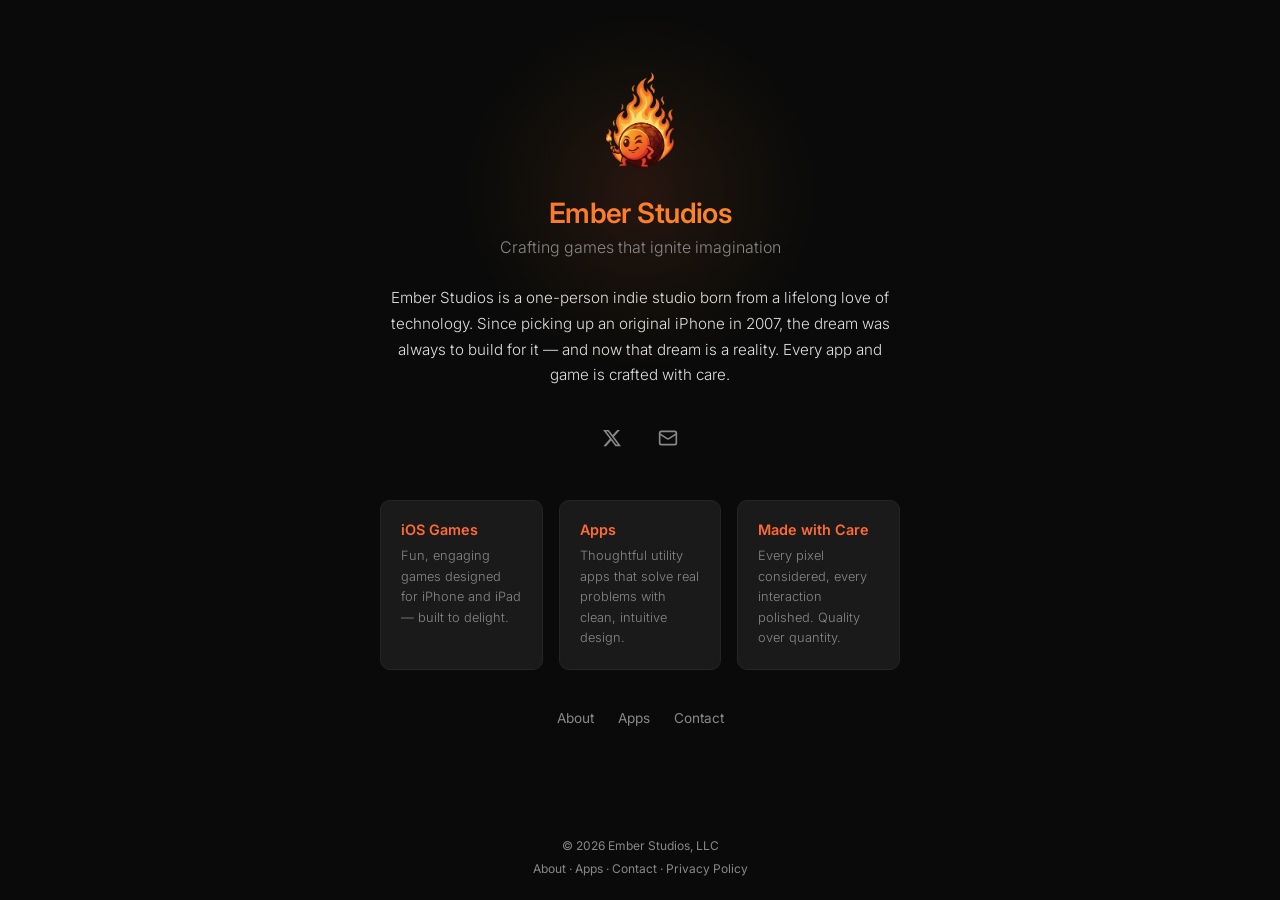
==== index.html @ b1b34778 "Expand site with About, Apps, and Contact pages Add substantive content across multiple pages to est" ====
<!DOCTYPE html>
<html lang="en">
<head>
  <meta charset="UTF-8">
  <meta name="viewport" content="width=device-width, initial-scale=1.0">
  <title>Ember Studios — Indie Games & Apps for iOS</title>
  <meta name="description" content="Ember Studios is an indie studio crafting thoughtful, beautifully designed games and apps for iOS.">
  <meta property="og:title" content="Ember Studios">
  <meta property="og:description" content="Indie studio crafting iOS games and apps.">
  <meta property="og:type" content="website">
  <meta property="og:url" content="https://emberstudios.dev">
  <link rel="preconnect" href="https://fonts.googleapis.com">
  <link rel="preconnect" href="https://fonts.gstatic.com" crossorigin>
  <link href="https://fonts.googleapis.com/css2?family=Inter:wght@300;400;600&display=swap" rel="stylesheet">
  <link rel="apple-touch-icon" sizes="180x180" href="apple-touch-icon.png">
  <link rel="icon" type="image/png" sizes="32x32" href="favicon-32x32.png">
  <link rel="icon" type="image/png" sizes="16x16" href="favicon-16x16.png">
  <link rel="icon" href="favicon.ico">
  <link rel="stylesheet" href="style.css">
</head>
<body>
  <main>
    <div class="container">
      <div class="logo-wrap">
        <img src="logo.png" alt="Ember Studios logo" class="logo" width="96" height="96">
      </div>
      <h1>Ember Studios</h1>
      <p class="tagline">Crafting games that ignite imagination</p>
      <p class="about">
        Ember Studios is a one-person indie studio born from a lifelong love of
        technology. Since picking up an original iPhone in 2007, the dream was
        always to build for it — and now that dream is a reality. Every app and
        game is crafted with care.
      </p>
      <nav class="links" aria-label="Social links">
        <a href="https://x.com/EmberStudiosHQ" target="_blank" rel="noopener noreferrer" aria-label="Follow on X">
          <svg width="20" height="20" viewBox="0 0 24 24" fill="currentColor" aria-hidden="true">
            <path d="M18.244 2.25h3.308l-7.227 8.26 8.502 11.24H16.17l-5.214-6.817L4.99 21.75H1.68l7.73-8.835L1.254 2.25H8.08l4.713 6.231zm-1.161 17.52h1.833L7.084 4.126H5.117z"/>
          </svg>
        </a>
        <a href="mailto:hello@emberstudios.dev" aria-label="Send email">
          <svg width="20" height="20" viewBox="0 0 24 24" fill="none" stroke="currentColor" stroke-width="2" stroke-linecap="round" stroke-linejoin="round" aria-hidden="true">
            <rect x="2" y="4" width="20" height="16" rx="2"/>
            <path d="m22 7-8.97 5.7a1.94 1.94 0 0 1-2.06 0L2 7"/>
          </svg>
        </a>
      </nav>

      <section class="cards">
        <div class="card">
          <h3>iOS Games</h3>
          <p>Fun, engaging games designed for iPhone and iPad — built to delight.</p>
        </div>
        <div class="card">
          <h3>Apps</h3>
          <p>Thoughtful utility apps that solve real problems with clean, intuitive design.</p>
        </div>
        <div class="card">
          <h3>Made with Care</h3>
          <p>Every pixel considered, every interaction polished. Quality over quantity.</p>
        </div>
      </section>

      <nav class="site-nav" aria-label="Site navigation">
        <a href="about.html">About</a>
        <a href="apps.html">Apps</a>
        <a href="contact.html">Contact</a>
      </nav>
    </div>
  </main>
  <footer>
    <p>&copy; 2026 Ember Studios, LLC</p>
    <p class="footer-nav">
      <a href="about.html">About</a> &middot;
      <a href="apps.html">Apps</a> &middot;
      <a href="contact.html">Contact</a> &middot;
      <a href="privacy.html">Privacy Policy</a>
    </p>
  </footer>
</body>
</html>
---- style.css ----
*,
*::before,
*::after {
  margin: 0;
  padding: 0;
  box-sizing: border-box;
}

:root {
  --bg: #0a0a0a;
  --text: #e0e0e0;
  --text-muted: #888;
  --ember-1: #ff6b35;
  --ember-2: #f7931e;
}

html {
  font-family: 'Inter', system-ui, -apple-system, sans-serif;
  color: var(--text);
  background: var(--bg);
  -webkit-font-smoothing: antialiased;
}

body {
  min-height: 100dvh;
  display: flex;
  flex-direction: column;
  align-items: center;
  justify-content: center;
}

main {
  flex: 1;
  display: flex;
  align-items: center;
  justify-content: center;
  width: 100%;
  padding: 2rem 1.5rem;
}

main:has(.page) {
  align-items: flex-start;
  padding: 3rem 1.5rem;
}

/* ember glow behind content */
.container {
  text-align: center;
  max-width: 520px;
  position: relative;
  animation: fadeIn 0.8s ease-out;
}

.container::before {
  content: '';
  position: absolute;
  top: -60px;
  left: 50%;
  transform: translateX(-50%);
  width: 360px;
  height: 360px;
  background: radial-gradient(circle, rgba(255, 107, 53, 0.12) 0%, rgba(247, 147, 30, 0.04) 40%, transparent 70%);
  pointer-events: none;
  z-index: -1;
}

/* logo */
.logo-wrap {
  margin-bottom: 1.5rem;
}

.logo {
  width: 96px;
  height: 96px;
  object-fit: contain;
  border-radius: 20px;
}

/* typography */
h1 {
  font-size: 1.75rem;
  font-weight: 600;
  letter-spacing: -0.02em;
  margin-bottom: 0.4rem;
  background: linear-gradient(135deg, var(--ember-1), var(--ember-2));
  -webkit-background-clip: text;
  background-clip: text;
  -webkit-text-fill-color: transparent;
}

.tagline {
  font-size: 1rem;
  font-weight: 300;
  color: var(--text-muted);
  margin-bottom: 1.75rem;
}

.about {
  font-size: 0.95rem;
  font-weight: 300;
  line-height: 1.7;
  color: var(--text);
  margin-bottom: 2rem;
}

/* social links */
.links {
  display: flex;
  gap: 1.25rem;
  justify-content: center;
  margin-bottom: 2.5rem;
}

.links a {
  color: var(--text-muted);
  text-decoration: none;
  padding: 0.5rem;
  border-radius: 8px;
  transition: color 0.25s, box-shadow 0.25s;
}

.links a:hover {
  color: var(--ember-1);
  box-shadow: 0 0 16px rgba(255, 107, 53, 0.25);
}

/* feature cards */
.cards {
  display: grid;
  grid-template-columns: repeat(3, 1fr);
  gap: 1rem;
  margin-bottom: 2.5rem;
  text-align: left;
}

.card {
  background: #1a1a1a;
  border: 1px solid #252525;
  border-radius: 10px;
  padding: 1.25rem;
}

.card h3 {
  font-size: 0.9rem;
  font-weight: 600;
  color: var(--ember-1);
  margin-bottom: 0.5rem;
}

.card p {
  font-size: 0.8rem;
  font-weight: 300;
  line-height: 1.6;
  color: var(--text-muted);
}

@media (max-width: 600px) {
  .cards {
    grid-template-columns: 1fr;
  }
}

/* site nav */
.site-nav {
  display: flex;
  gap: 1.5rem;
  justify-content: center;
  margin-bottom: 1rem;
}

.site-nav a,
.site-nav a:visited {
  color: var(--text-muted);
  text-decoration: none;
  font-size: 0.85rem;
  font-weight: 400;
  transition: color 0.2s;
}

.site-nav a:hover {
  color: var(--ember-1);
}

/* footer */
footer {
  padding: 1.5rem;
  text-align: center;
  font-size: 0.75rem;
  color: var(--text-muted);
}

footer a,
footer a:visited {
  color: var(--text-muted);
  text-decoration: none;
  transition: color 0.2s;
}

footer a:hover {
  color: var(--ember-1);
}

.footer-nav {
  margin-top: 0.5rem;
}

/* ---- page layout (privacy, etc.) ---- */
.page {
  max-width: 680px;
  width: 100%;
  text-align: left;
  animation: fadeIn 0.8s ease-out;
}

.page h1 {
  font-size: 2rem;
  font-weight: 600;
  margin-bottom: 0.5rem;
  background: linear-gradient(135deg, var(--ember-1), var(--ember-2));
  -webkit-background-clip: text;
  background-clip: text;
  -webkit-text-fill-color: transparent;
}

.page h2 {
  font-size: 1.35rem;
  font-weight: 600;
  color: var(--text);
  margin-top: 2.5rem;
  margin-bottom: 0.5rem;
  padding-top: 1.5rem;
  border-top: 1px solid #1a1a1a;
  border-left: 3px solid var(--ember-1);
  padding-left: 0.75rem;
}

.page h3 {
  font-size: 1.05rem;
  font-weight: 600;
  color: var(--text);
  margin-top: 1.25rem;
  margin-bottom: 0.5rem;
}

.page p {
  font-size: 0.9rem;
  font-weight: 300;
  line-height: 1.7;
  color: var(--text);
  margin-bottom: 1rem;
}

.page ul {
  margin-bottom: 1rem;
  padding-left: 1.5rem;
}

.page li {
  font-size: 0.9rem;
  font-weight: 300;
  line-height: 1.7;
  color: var(--text);
  margin-bottom: 0.4rem;
}

.page a,
.page a:visited {
  color: var(--ember-1);
  text-decoration: none;
  transition: color 0.2s;
}

.page a:hover {
  color: var(--ember-2);
  text-decoration: underline;
}

.page strong {
  color: #fff;
  font-weight: 600;
}

.page li::marker {
  color: var(--ember-1);
}

.back-link {
  display: inline-block;
  margin-bottom: 2rem;
  font-size: 0.9rem;
}

.last-updated {
  color: var(--text-muted);
  font-size: 0.85rem;
  margin-bottom: 2rem;
}

.coming-soon {
  background: #1a1a1a;
  border: 1px solid #252525;
  border-radius: 10px;
  padding: 2rem;
  text-align: center;
  margin-top: 1rem;
  margin-bottom: 1rem;
}

.coming-soon h2 {
  border: none;
  padding-top: 0;
  margin-top: 0;
  color: var(--ember-1);
  font-size: 1.5rem;
}

.contact {
  background: #1a1a1a;
  border: 1px solid #252525;
  padding: 1.5rem;
  border-radius: 10px;
  margin-top: 2rem;
}

.contact h2 {
  border: none;
  padding-top: 0;
  margin-top: 0;
}

.page-footer {
  text-align: center;
  margin-top: 3rem;
  color: var(--text-muted);
  font-size: 0.75rem;
}

/* fade in */
@keyframes fadeIn {
  from {
    opacity: 0;
    transform: translateY(12px);
  }
  to {
    opacity: 1;
    transform: translateY(0);
  }
}
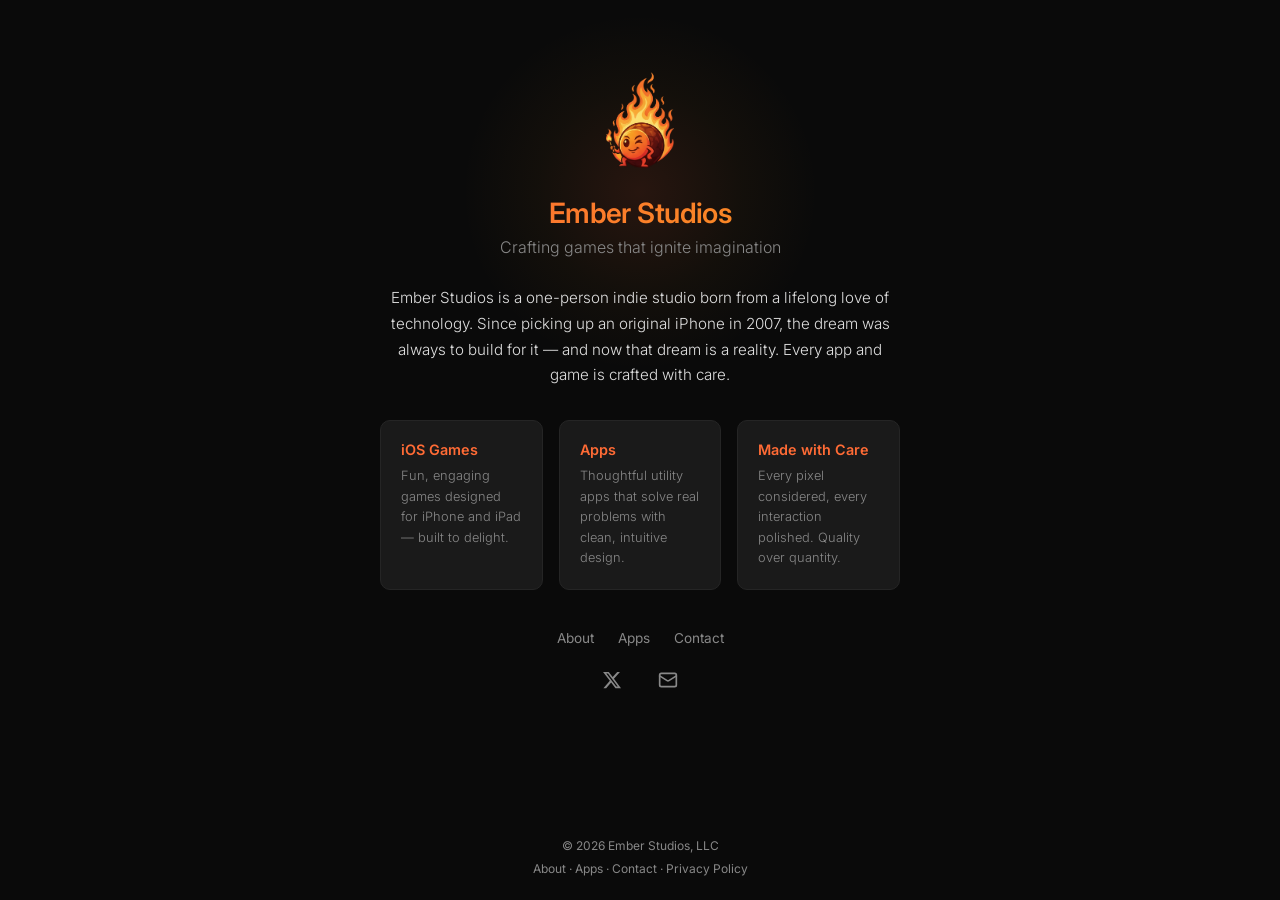
==== commit e0f45085: "Move social icons below site nav on homepage Co-Authored-By: Claude Opus 4.6 <noreply@anthropic.com>" ====
--- a/index.html
+++ b/index.html
@@ -32,20 +32,6 @@
         always to build for it — and now that dream is a reality. Every app and
         game is crafted with care.
       </p>
-      <nav class="links" aria-label="Social links">
-        <a href="https://x.com/EmberStudiosHQ" target="_blank" rel="noopener noreferrer" aria-label="Follow on X">
-          <svg width="20" height="20" viewBox="0 0 24 24" fill="currentColor" aria-hidden="true">
-            <path d="M18.244 2.25h3.308l-7.227 8.26 8.502 11.24H16.17l-5.214-6.817L4.99 21.75H1.68l7.73-8.835L1.254 2.25H8.08l4.713 6.231zm-1.161 17.52h1.833L7.084 4.126H5.117z"/>
-          </svg>
-        </a>
-        <a href="mailto:hello@emberstudios.dev" aria-label="Send email">
-          <svg width="20" height="20" viewBox="0 0 24 24" fill="none" stroke="currentColor" stroke-width="2" stroke-linecap="round" stroke-linejoin="round" aria-hidden="true">
-            <rect x="2" y="4" width="20" height="16" rx="2"/>
-            <path d="m22 7-8.97 5.7a1.94 1.94 0 0 1-2.06 0L2 7"/>
-          </svg>
-        </a>
-      </nav>
-
       <section class="cards">
         <div class="card">
           <h3>iOS Games</h3>
@@ -66,6 +52,19 @@
         <a href="apps.html">Apps</a>
         <a href="contact.html">Contact</a>
       </nav>
+      <nav class="links" aria-label="Social links">
+        <a href="https://x.com/EmberStudiosHQ" target="_blank" rel="noopener noreferrer" aria-label="Follow on X">
+          <svg width="20" height="20" viewBox="0 0 24 24" fill="currentColor" aria-hidden="true">
+            <path d="M18.244 2.25h3.308l-7.227 8.26 8.502 11.24H16.17l-5.214-6.817L4.99 21.75H1.68l7.73-8.835L1.254 2.25H8.08l4.713 6.231zm-1.161 17.52h1.833L7.084 4.126H5.117z"/>
+          </svg>
+        </a>
+        <a href="mailto:hello@emberstudios.dev" aria-label="Send email">
+          <svg width="20" height="20" viewBox="0 0 24 24" fill="none" stroke="currentColor" stroke-width="2" stroke-linecap="round" stroke-linejoin="round" aria-hidden="true">
+            <rect x="2" y="4" width="20" height="16" rx="2"/>
+            <path d="m22 7-8.97 5.7a1.94 1.94 0 0 1-2.06 0L2 7"/>
+          </svg>
+        </a>
+      </nav>
     </div>
   </main>
   <footer>
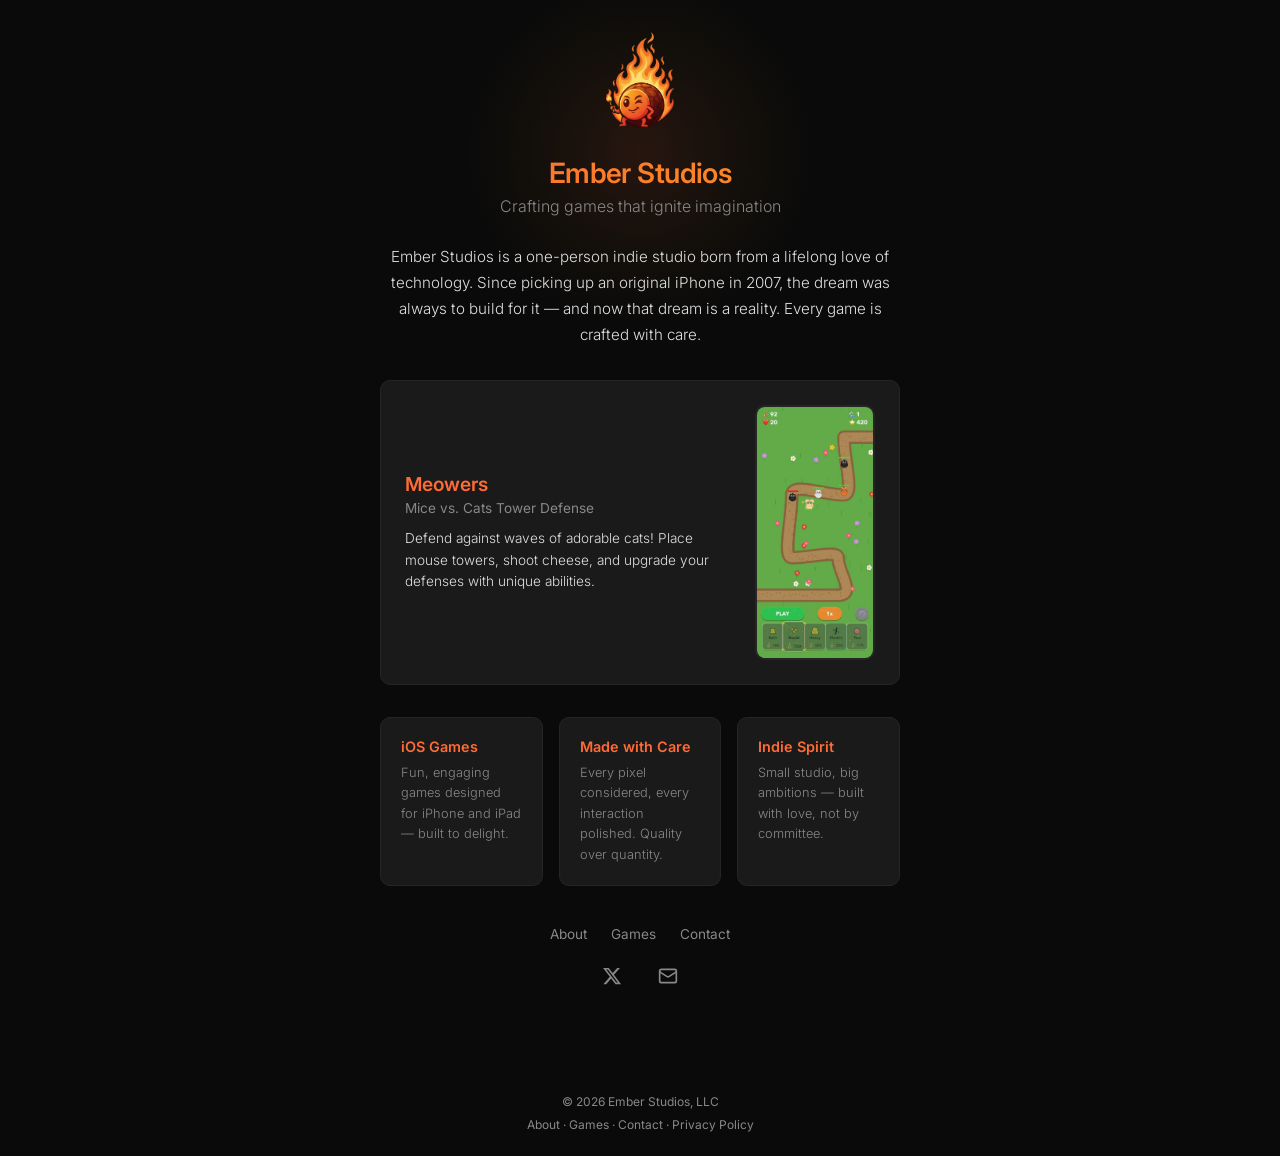
==== commit ba2e0a10: "Rebrand site from games & apps to games only, feature Meowers on homepage Remove all mentions of "ap" ====
--- a/index.html
+++ b/index.html
@@ -3,10 +3,10 @@
 <head>
   <meta charset="UTF-8">
   <meta name="viewport" content="width=device-width, initial-scale=1.0">
-  <title>Ember Studios — Indie Games & Apps for iOS</title>
-  <meta name="description" content="Ember Studios is an indie studio crafting thoughtful, beautifully designed games and apps for iOS.">
+  <title>Ember Studios — Indie Games for iOS</title>
+  <meta name="description" content="Ember Studios is an indie studio crafting fun, beautifully designed games for iOS.">
   <meta property="og:title" content="Ember Studios">
-  <meta property="og:description" content="Indie studio crafting iOS games and apps.">
+  <meta property="og:description" content="Indie studio crafting iOS games.">
   <meta property="og:type" content="website">
   <meta property="og:url" content="https://emberstudios.dev">
   <link rel="preconnect" href="https://fonts.googleapis.com">
@@ -29,27 +29,38 @@
       <p class="about">
         Ember Studios is a one-person indie studio born from a lifelong love of
         technology. Since picking up an original iPhone in 2007, the dream was
-        always to build for it — and now that dream is a reality. Every app and
-        game is crafted with care.
+        always to build for it — and now that dream is a reality. Every game
+        is crafted with care.
       </p>
+      <section class="featured-game">
+        <a href="games.html" class="game-feature">
+          <div class="game-feature-info">
+            <h3>Meowers</h3>
+            <p class="game-feature-subtitle">Mice vs. Cats Tower Defense</p>
+            <p>Defend against waves of adorable cats! Place mouse towers, shoot cheese, and upgrade your defenses with unique abilities.</p>
+          </div>
+          <img src="assets/meowers_2.jpeg" alt="Meowers gameplay" class="game-feature-img">
+        </a>
+      </section>
+
       <section class="cards">
         <div class="card">
           <h3>iOS Games</h3>
           <p>Fun, engaging games designed for iPhone and iPad — built to delight.</p>
         </div>
         <div class="card">
-          <h3>Apps</h3>
-          <p>Thoughtful utility apps that solve real problems with clean, intuitive design.</p>
+          <h3>Made with Care</h3>
+          <p>Every pixel considered, every interaction polished. Quality over quantity.</p>
         </div>
         <div class="card">
-          <h3>Made with Care</h3>
-          <p>Every pixel considered, every interaction polished. Quality over quantity.</p>
+          <h3>Indie Spirit</h3>
+          <p>Small studio, big ambitions — built with love, not by committee.</p>
         </div>
       </section>
 
       <nav class="site-nav" aria-label="Site navigation">
         <a href="about.html">About</a>
-        <a href="apps.html">Apps</a>
+        <a href="games.html">Games</a>
         <a href="contact.html">Contact</a>
       </nav>
       <nav class="links" aria-label="Social links">
@@ -71,7 +82,7 @@
     <p>&copy; 2026 Ember Studios, LLC</p>
     <p class="footer-nav">
       <a href="about.html">About</a> &middot;
-      <a href="apps.html">Apps</a> &middot;
+      <a href="games.html">Games</a> &middot;
       <a href="contact.html">Contact</a> &middot;
       <a href="privacy.html">Privacy Policy</a>
     </p>
--- a/style.css
+++ b/style.css
@@ -124,6 +124,71 @@
   box-shadow: 0 0 16px rgba(255, 107, 53, 0.25);
 }
 
+/* featured game */
+.featured-game {
+  margin-bottom: 2rem;
+  text-align: left;
+}
+
+.game-feature {
+  display: flex;
+  gap: 1.5rem;
+  align-items: center;
+  background: #1a1a1a;
+  border: 1px solid #252525;
+  border-radius: 10px;
+  padding: 1.5rem;
+  text-decoration: none;
+  color: inherit;
+  transition: border-color 0.2s;
+}
+
+.game-feature:hover {
+  border-color: var(--ember-1);
+}
+
+.game-feature-info {
+  flex: 1;
+}
+
+.game-feature-info h3 {
+  font-size: 1.2rem;
+  font-weight: 600;
+  color: var(--ember-1);
+  margin-bottom: 0.25rem;
+}
+
+.game-feature-subtitle {
+  font-size: 0.85rem;
+  color: var(--text-muted);
+  margin-bottom: 0.75rem;
+}
+
+.game-feature-info p:last-child {
+  font-size: 0.85rem;
+  font-weight: 300;
+  line-height: 1.6;
+  color: var(--text);
+}
+
+.game-feature-img {
+  width: 120px;
+  flex-shrink: 0;
+  border-radius: 10px;
+  border: 2px solid #252525;
+}
+
+@media (max-width: 600px) {
+  .game-feature {
+    flex-direction: column;
+  }
+
+  .game-feature-img {
+    width: 100%;
+    max-width: 200px;
+  }
+}
+
 /* feature cards */
 .cards {
   display: grid;
@@ -138,6 +203,13 @@
   border: 1px solid #252525;
   border-radius: 10px;
   padding: 1.25rem;
+  text-decoration: none;
+  color: inherit;
+  transition: border-color 0.2s;
+}
+
+.card:hover {
+  border-color: var(--ember-1);
 }
 
 .card h3 {
@@ -290,28 +362,59 @@
   font-size: 0.9rem;
 }
 
+.headshot {
+  width: 120px;
+  height: 120px;
+  border-radius: 50%;
+  object-fit: cover;
+  border: 2px solid #252525;
+  margin-bottom: 1.5rem;
+}
+
 .last-updated {
   color: var(--text-muted);
   font-size: 0.85rem;
   margin-bottom: 2rem;
 }
 
-.coming-soon {
+.game-showcase {
   background: #1a1a1a;
   border: 1px solid #252525;
   border-radius: 10px;
   padding: 2rem;
-  text-align: center;
   margin-top: 1rem;
   margin-bottom: 1rem;
 }
 
-.coming-soon h2 {
+.game-showcase h2 {
   border: none;
   padding-top: 0;
   margin-top: 0;
   color: var(--ember-1);
   font-size: 1.5rem;
+  text-align: center;
+}
+
+.game-subtitle {
+  text-align: center;
+  color: var(--text-muted) !important;
+  font-size: 0.95rem !important;
+  margin-bottom: 1.5rem !important;
+}
+
+.screenshot-gallery {
+  display: flex;
+  gap: 1rem;
+  overflow-x: auto;
+  padding: 1.5rem 0;
+  -webkit-overflow-scrolling: touch;
+}
+
+.screenshot-gallery img {
+  width: 200px;
+  flex-shrink: 0;
+  border-radius: 12px;
+  border: 2px solid #252525;
 }
 
 .contact {
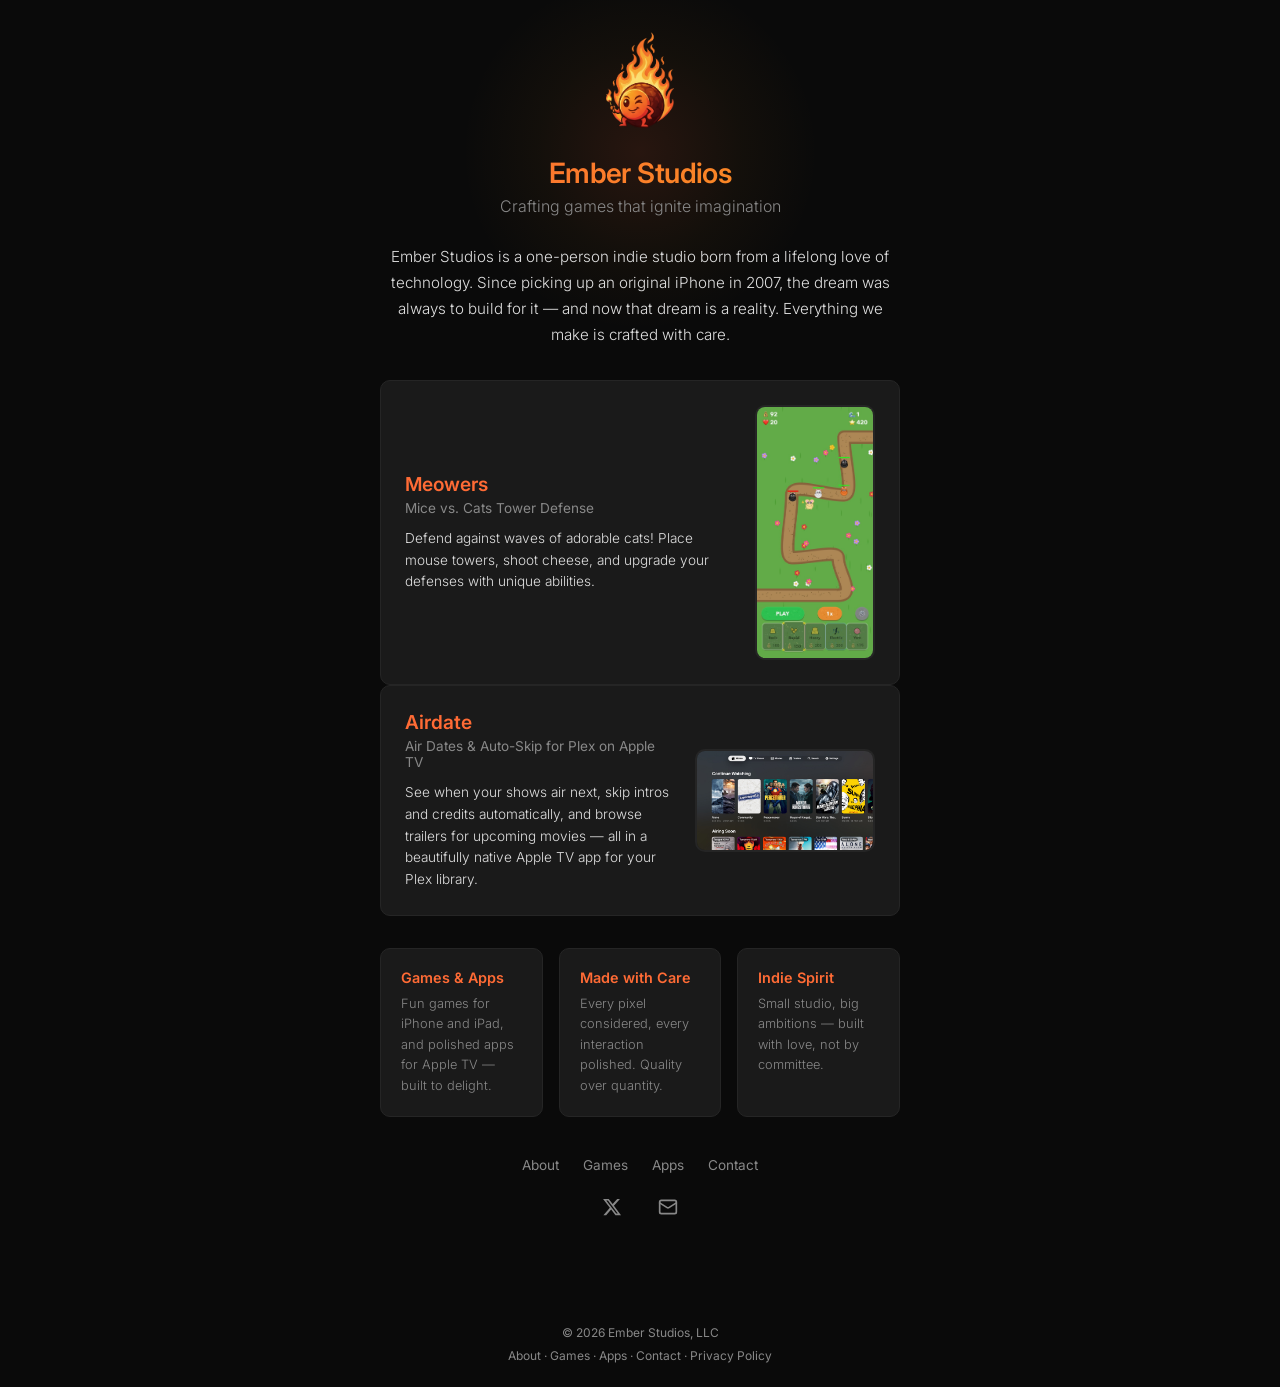
==== commit a941dd56: "Add Airdate app showcase and restore games & apps branding Add apps.html featuring Airdate, a native" ====
--- a/index.html
+++ b/index.html
@@ -3,10 +3,10 @@
 <head>
   <meta charset="UTF-8">
   <meta name="viewport" content="width=device-width, initial-scale=1.0">
-  <title>Ember Studios — Indie Games for iOS</title>
-  <meta name="description" content="Ember Studios is an indie studio crafting fun, beautifully designed games for iOS.">
+  <title>Ember Studios — Indie Games &amp; Apps for Apple Platforms</title>
+  <meta name="description" content="Ember Studios is an indie studio crafting fun, beautifully designed games and apps for iPhone, iPad, and Apple TV.">
   <meta property="og:title" content="Ember Studios">
-  <meta property="og:description" content="Indie studio crafting iOS games.">
+  <meta property="og:description" content="Indie studio crafting games and apps for Apple platforms.">
   <meta property="og:type" content="website">
   <meta property="og:url" content="https://emberstudios.dev">
   <link rel="preconnect" href="https://fonts.googleapis.com">
@@ -29,8 +29,8 @@
       <p class="about">
         Ember Studios is a one-person indie studio born from a lifelong love of
         technology. Since picking up an original iPhone in 2007, the dream was
-        always to build for it — and now that dream is a reality. Every game
-        is crafted with care.
+        always to build for it — and now that dream is a reality. Everything
+        we make is crafted with care.
       </p>
       <section class="featured-game">
         <a href="games.html" class="game-feature">
@@ -41,12 +41,20 @@
           </div>
           <img src="assets/meowers_2.jpeg" alt="Meowers gameplay" class="game-feature-img">
         </a>
+        <a href="apps.html" class="game-feature">
+          <div class="game-feature-info">
+            <h3>Airdate</h3>
+            <p class="game-feature-subtitle">Air Dates &amp; Auto-Skip for Plex on Apple TV</p>
+            <p>See when your shows air next, skip intros and credits automatically, and browse trailers for upcoming movies — all in a beautifully native Apple TV app for your Plex library.</p>
+          </div>
+          <img src="assets/airdate_1.jpeg" alt="Airdate home screen on Apple TV" class="game-feature-img game-feature-img--wide">
+        </a>
       </section>
 
       <section class="cards">
         <div class="card">
-          <h3>iOS Games</h3>
-          <p>Fun, engaging games designed for iPhone and iPad — built to delight.</p>
+          <h3>Games &amp; Apps</h3>
+          <p>Fun games for iPhone and iPad, and polished apps for Apple TV — built to delight.</p>
         </div>
         <div class="card">
           <h3>Made with Care</h3>
@@ -61,6 +69,7 @@
       <nav class="site-nav" aria-label="Site navigation">
         <a href="about.html">About</a>
         <a href="games.html">Games</a>
+        <a href="apps.html">Apps</a>
         <a href="contact.html">Contact</a>
       </nav>
       <nav class="links" aria-label="Social links">
@@ -83,6 +92,7 @@
     <p class="footer-nav">
       <a href="about.html">About</a> &middot;
       <a href="games.html">Games</a> &middot;
+      <a href="apps.html">Apps</a> &middot;
       <a href="contact.html">Contact</a> &middot;
       <a href="privacy.html">Privacy Policy</a>
     </p>
--- a/style.css
+++ b/style.css
@@ -178,6 +178,10 @@
   border: 2px solid #252525;
 }
 
+.game-feature-img--wide {
+  width: 180px;
+}
+
 @media (max-width: 600px) {
   .game-feature {
     flex-direction: column;
@@ -415,6 +419,18 @@
   flex-shrink: 0;
   border-radius: 12px;
   border: 2px solid #252525;
+}
+
+/* landscape (TV) screenshots */
+.screenshot-gallery--wide img {
+  width: 380px;
+  max-width: 100%;
+}
+
+.fine-print {
+  color: var(--text-muted) !important;
+  font-size: 0.8rem !important;
+  margin-top: 1rem;
 }
 
 .contact {
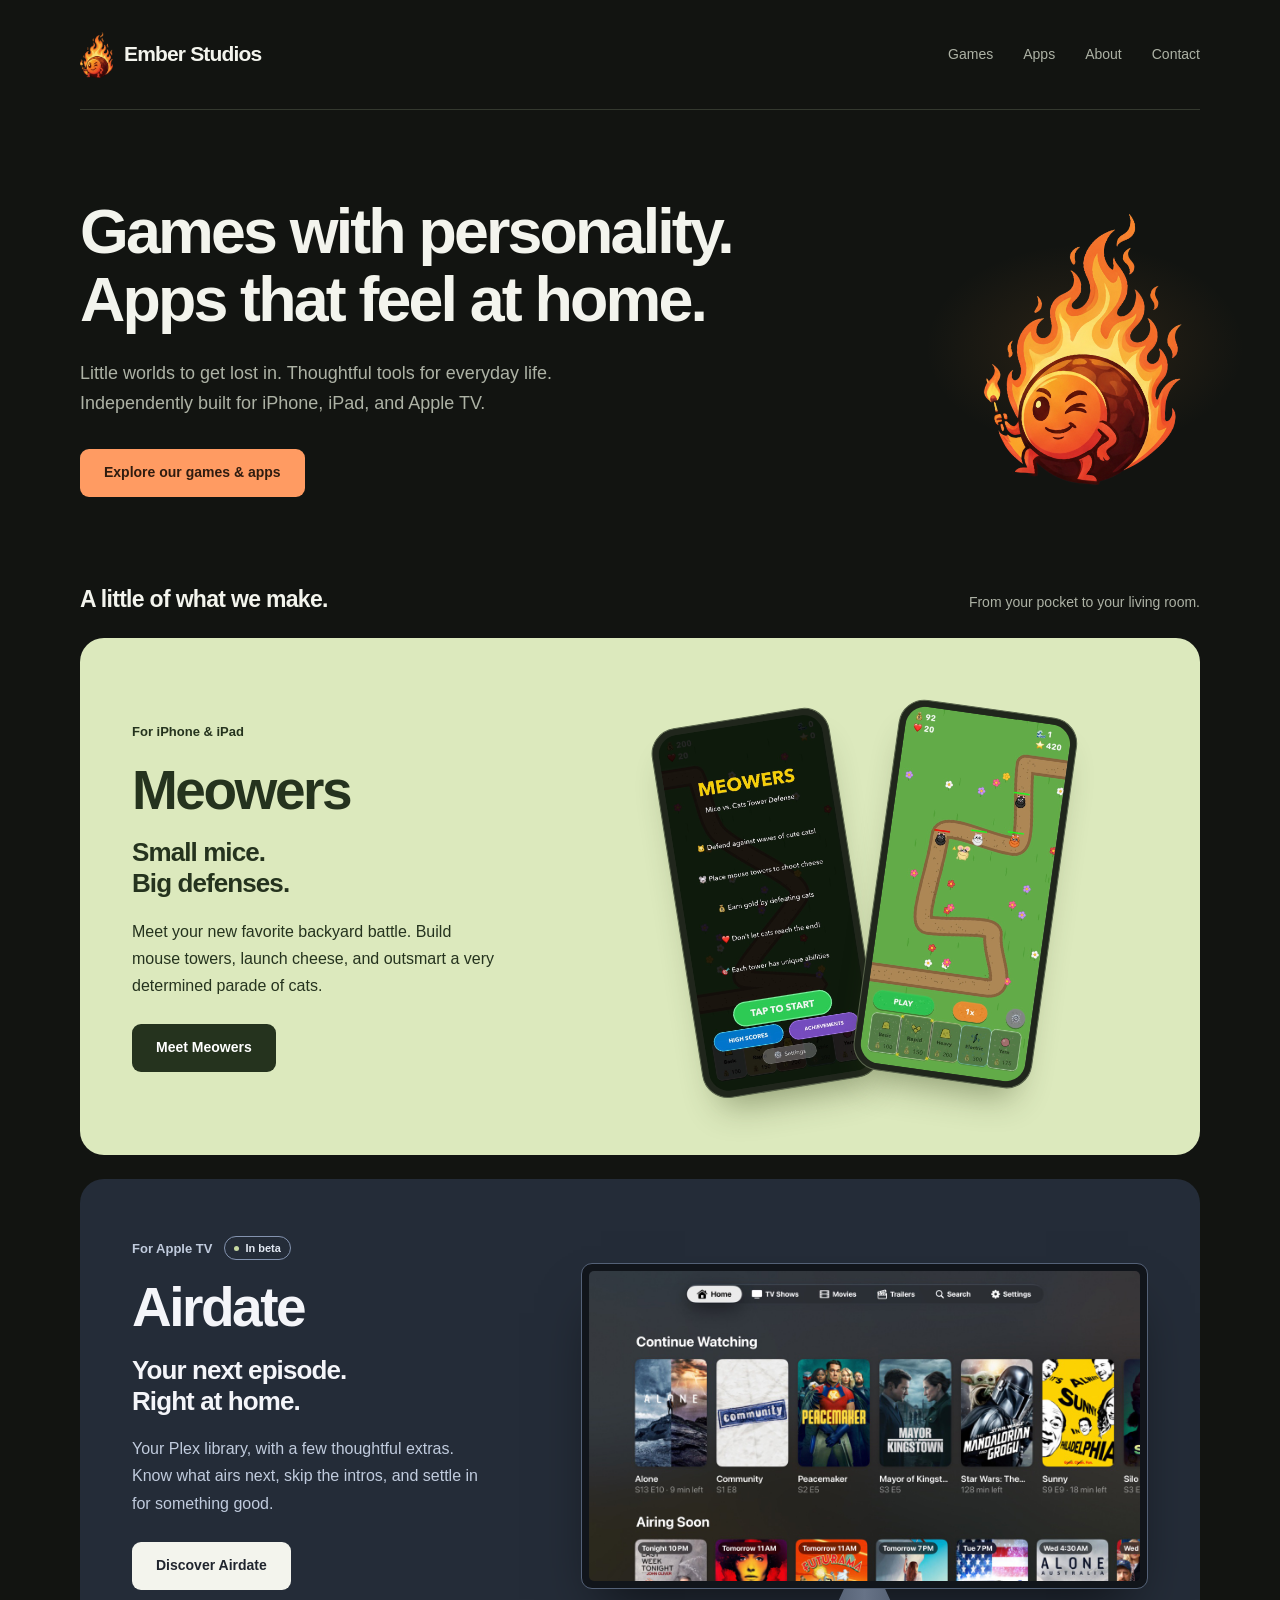
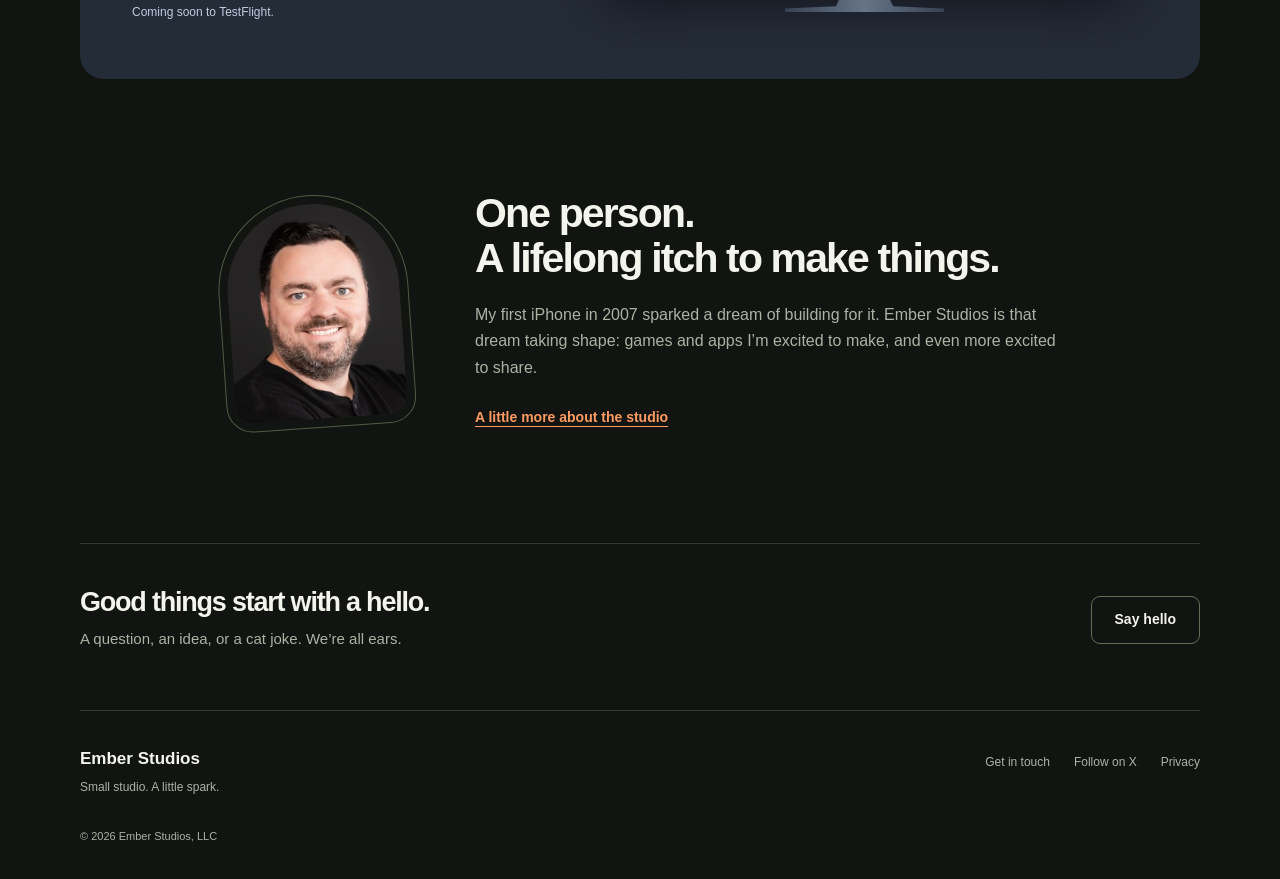
==== commit c9541a99: "Redesign Ember Studios with larger product showcases" ====
--- a/index.html
+++ b/index.html
@@ -9,93 +9,81 @@
   <meta property="og:description" content="Indie studio crafting games and apps for Apple platforms.">
   <meta property="og:type" content="website">
   <meta property="og:url" content="https://emberstudios.dev">
-  <link rel="preconnect" href="https://fonts.googleapis.com">
-  <link rel="preconnect" href="https://fonts.gstatic.com" crossorigin>
-  <link href="https://fonts.googleapis.com/css2?family=Inter:wght@300;400;600&display=swap" rel="stylesheet">
   <link rel="apple-touch-icon" sizes="180x180" href="apple-touch-icon.png">
   <link rel="icon" type="image/png" sizes="32x32" href="favicon-32x32.png">
   <link rel="icon" type="image/png" sizes="16x16" href="favicon-16x16.png">
   <link rel="icon" href="favicon.ico">
-  <link rel="stylesheet" href="style.css">
+  <link rel="stylesheet" href="style.css?v=20260906">
 </head>
 <body>
-  <main>
-    <div class="container">
-      <div class="logo-wrap">
-        <img src="logo.png" alt="Ember Studios logo" class="logo" width="96" height="96">
+  <a class="skip-link" href="#main">Skip to content</a>
+  <header class="site-header">
+    <a class="brand" href="index.html" aria-label="Ember Studios home">
+      <img src="logo.png" alt="" width="36" height="50">
+      <span>Ember Studios</span>
+    </a>
+    <nav aria-label="Main navigation">
+      <a href="games.html">Games</a>
+      <a href="apps.html">Apps</a>
+      <a href="about.html">About</a>
+      <a href="contact.html">Contact</a>
+    </nav>
+  </header>
+  <main id="main" tabindex="-1" class="home-main">
+    <section class="hero" aria-labelledby="hero-title">
+      <div class="hero-copy">
+        <h1 id="hero-title">Games with personality.<br>Apps that feel at home.</h1>
+        <p>Little worlds to get lost in. Thoughtful tools for everyday life.<br class="desktop-break"> Independently built for iPhone, iPad, and Apple TV.</p>
+        <a class="button button-primary" href="#our-work">Explore our games &amp; apps</a>
       </div>
-      <h1>Ember Studios</h1>
-      <p class="tagline">Crafting games that ignite imagination</p>
-      <p class="about">
-        Ember Studios is a one-person indie studio born from a lifelong love of
-        technology. Since picking up an original iPhone in 2007, the dream was
-        always to build for it — and now that dream is a reality. Everything
-        we make is crafted with care.
-      </p>
-      <section class="featured-game">
-        <a href="games.html" class="game-feature">
-          <div class="game-feature-info">
-            <h3>Meowers</h3>
-            <p class="game-feature-subtitle">Mice vs. Cats Tower Defense</p>
-            <p>Defend against waves of adorable cats! Place mouse towers, shoot cheese, and upgrade your defenses with unique abilities.</p>
-          </div>
-          <img src="assets/meowers_2.jpeg" alt="Meowers gameplay" class="game-feature-img">
-        </a>
-        <a href="apps.html" class="game-feature">
-          <div class="game-feature-info">
-            <h3>Airdate</h3>
-            <p class="game-feature-subtitle">Air Dates &amp; Auto-Skip for Plex on Apple TV</p>
-            <p>See when your shows air next, skip intros and credits automatically, and browse trailers for upcoming movies — all in a beautifully native Apple TV app for your Plex library.</p>
-          </div>
-          <img src="assets/airdate_1.jpeg" alt="Airdate home screen on Apple TV" class="game-feature-img game-feature-img--wide">
-        </a>
-      </section>
+      <div class="hero-mascot"><img src="logo.png" alt="Ember, our smiling flame mascot" width="691" height="972" fetchpriority="high"></div>
+    </section>
 
-      <section class="cards">
-        <div class="card">
-          <h3>Games &amp; Apps</h3>
-          <p>Fun games for iPhone and iPad, and polished apps for Apple TV — built to delight.</p>
+    <section class="work" id="our-work" aria-labelledby="work-title">
+      <div class="section-heading"><h2 id="work-title">A little of what we make.</h2><p>From your pocket to your living room.</p></div>
+      <article class="product product-meowers">
+        <div class="product-copy">
+          <p class="platform">For iPhone &amp; iPad</p>
+          <h3>Meowers</h3>
+          <p class="product-pitch">Small mice.<br>Big defenses.</p>
+          <p>Meet your new favorite backyard battle. Build mouse towers, launch cheese, and outsmart a very determined parade of cats.</p>
+          <a class="button button-dark" href="games.html">Meet Meowers</a>
         </div>
-        <div class="card">
-          <h3>Made with Care</h3>
-          <p>Every pixel considered, every interaction polished. Quality over quantity.</p>
+        <div class="phone-stage" aria-label="Meowers game preview">
+          <div class="phone phone-secondary"><img src="assets/meowers_1.jpeg" alt="Meowers title screen with its cats and mice" width="591" height="1280" loading="lazy"></div>
+          <div class="phone phone-primary"><img src="assets/meowers_2.jpeg" alt="Mouse towers defending a winding garden path in Meowers" width="591" height="1280" loading="lazy"></div>
         </div>
-        <div class="card">
-          <h3>Indie Spirit</h3>
-          <p>Small studio, big ambitions — built with love, not by committee.</p>
+      </article>
+      <article class="product product-airdate">
+        <div class="product-copy">
+          <p class="platform">For Apple TV <span class="status">In beta</span></p>
+          <h3>Airdate</h3>
+          <p class="product-pitch">Your next episode.<br>Right at home.</p>
+          <p>Your Plex library, with a few thoughtful extras. Know what airs next, skip the intros, and settle in for something good.</p>
+          <a class="button button-light" href="apps.html">Discover Airdate</a>
+          <p class="availability">Coming soon to TestFlight.</p>
         </div>
-      </section>
+        <div class="tv-stage"><div class="tv"><img src="assets/airdate_1.jpeg" alt="Airdate on Apple TV showing Continue Watching and Airing Soon" width="1280" height="720" loading="lazy"></div><div class="tv-stand" aria-hidden="true"></div></div>
+      </article>
+    </section>
 
-      <nav class="site-nav" aria-label="Site navigation">
-        <a href="about.html">About</a>
-        <a href="games.html">Games</a>
-        <a href="apps.html">Apps</a>
-        <a href="contact.html">Contact</a>
-      </nav>
-      <nav class="links" aria-label="Social links">
-        <a href="https://x.com/EmberStudiosHQ" target="_blank" rel="noopener noreferrer" aria-label="Follow on X">
-          <svg width="20" height="20" viewBox="0 0 24 24" fill="currentColor" aria-hidden="true">
-            <path d="M18.244 2.25h3.308l-7.227 8.26 8.502 11.24H16.17l-5.214-6.817L4.99 21.75H1.68l7.73-8.835L1.254 2.25H8.08l4.713 6.231zm-1.161 17.52h1.833L7.084 4.126H5.117z"/>
-          </svg>
-        </a>
-        <a href="mailto:hello@emberstudios.dev" aria-label="Send email">
-          <svg width="20" height="20" viewBox="0 0 24 24" fill="none" stroke="currentColor" stroke-width="2" stroke-linecap="round" stroke-linejoin="round" aria-hidden="true">
-            <rect x="2" y="4" width="20" height="16" rx="2"/>
-            <path d="m22 7-8.97 5.7a1.94 1.94 0 0 1-2.06 0L2 7"/>
-          </svg>
-        </a>
-      </nav>
-    </div>
+    <section class="founder" aria-labelledby="founder-title">
+      <div class="founder-photo"><img src="headshot.jpg" alt="The developer behind Ember Studios" width="400" height="499" loading="lazy"></div>
+      <div><h2 id="founder-title">One person.<br>A lifelong itch to make things.</h2>
+        <p>My first iPhone in 2007 sparked a dream of building for it. Ember Studios is that dream taking shape: games and apps I’m excited to make, and even more excited to share.</p>
+        <a class="text-link" href="about.html">A little more about the studio</a>
+      </div>
+    </section>
+    <section class="hello" aria-labelledby="hello-title"><div><h2 id="hello-title">Good things start with a hello.</h2><p>A question, an idea, or a cat joke. We’re all ears.</p></div><a class="button button-outline" href="contact.html">Say hello</a></section>
   </main>
-  <footer>
-    <p>&copy; 2026 Ember Studios, LLC</p>
-    <p class="footer-nav">
-      <a href="about.html">About</a> &middot;
-      <a href="games.html">Games</a> &middot;
-      <a href="apps.html">Apps</a> &middot;
-      <a href="contact.html">Contact</a> &middot;
-      <a href="privacy.html">Privacy Policy</a>
-    </p>
+  <footer class="site-footer">
+    <div><a class="footer-brand" href="index.html">Ember Studios</a><p>Small studio. A little spark.</p></div>
+    <nav aria-label="Footer navigation">
+      <a href="contact.html">Get in touch</a>
+      <a href="https://x.com/EmberStudiosHQ" target="_blank" rel="noopener noreferrer">Follow on X</a>
+      <a href="privacy.html">Privacy</a>
+    </nav>
+    <p class="copyright">&copy; 2026 Ember Studios, LLC</p>
   </footer>
 </body>
 </html>
--- a/style.css
+++ b/style.css
@@ -1,467 +1,200 @@
-*,
-*::before,
-*::after {
-  margin: 0;
-  padding: 0;
-  box-sizing: border-box;
-}
-
+*, *::before, *::after { box-sizing: border-box; }
 :root {
-  --bg: #0a0a0a;
-  --text: #e0e0e0;
-  --text-muted: #888;
-  --ember-1: #ff6b35;
-  --ember-2: #f7931e;
-}
-
-html {
-  font-family: 'Inter', system-ui, -apple-system, sans-serif;
-  color: var(--text);
-  background: var(--bg);
-  -webkit-font-smoothing: antialiased;
-}
-
-body {
-  min-height: 100dvh;
-  display: flex;
-  flex-direction: column;
-  align-items: center;
-  justify-content: center;
-}
-
-main {
-  flex: 1;
-  display: flex;
-  align-items: center;
-  justify-content: center;
-  width: 100%;
-  padding: 2rem 1.5rem;
-}
-
-main:has(.page) {
-  align-items: flex-start;
-  padding: 3rem 1.5rem;
-}
-
-/* ember glow behind content */
-.container {
-  text-align: center;
-  max-width: 520px;
-  position: relative;
-  animation: fadeIn 0.8s ease-out;
-}
-
-.container::before {
-  content: '';
-  position: absolute;
-  top: -60px;
-  left: 50%;
-  transform: translateX(-50%);
-  width: 360px;
-  height: 360px;
-  background: radial-gradient(circle, rgba(255, 107, 53, 0.12) 0%, rgba(247, 147, 30, 0.04) 40%, transparent 70%);
-  pointer-events: none;
-  z-index: -1;
-}
-
-/* logo */
-.logo-wrap {
-  margin-bottom: 1.5rem;
-}
-
-.logo {
-  width: 96px;
-  height: 96px;
-  object-fit: contain;
-  border-radius: 20px;
-}
-
-/* typography */
-h1 {
-  font-size: 1.75rem;
-  font-weight: 600;
-  letter-spacing: -0.02em;
-  margin-bottom: 0.4rem;
-  background: linear-gradient(135deg, var(--ember-1), var(--ember-2));
-  -webkit-background-clip: text;
-  background-clip: text;
-  -webkit-text-fill-color: transparent;
-}
-
-.tagline {
-  font-size: 1rem;
-  font-weight: 300;
-  color: var(--text-muted);
-  margin-bottom: 1.75rem;
-}
-
-.about {
-  font-size: 0.95rem;
-  font-weight: 300;
-  line-height: 1.7;
-  color: var(--text);
-  margin-bottom: 2rem;
-}
-
-/* social links */
-.links {
-  display: flex;
-  gap: 1.25rem;
-  justify-content: center;
-  margin-bottom: 2.5rem;
-}
-
-.links a {
-  color: var(--text-muted);
-  text-decoration: none;
-  padding: 0.5rem;
-  border-radius: 8px;
-  transition: color 0.25s, box-shadow 0.25s;
-}
-
-.links a:hover {
-  color: var(--ember-1);
-  box-shadow: 0 0 16px rgba(255, 107, 53, 0.25);
-}
-
-/* featured game */
-.featured-game {
-  margin-bottom: 2rem;
-  text-align: left;
-}
-
-.game-feature {
-  display: flex;
-  gap: 1.5rem;
-  align-items: center;
-  background: #1a1a1a;
-  border: 1px solid #252525;
-  border-radius: 10px;
-  padding: 1.5rem;
-  text-decoration: none;
-  color: inherit;
-  transition: border-color 0.2s;
-}
-
-.game-feature:hover {
-  border-color: var(--ember-1);
-}
-
-.game-feature-info {
-  flex: 1;
-}
-
-.game-feature-info h3 {
-  font-size: 1.2rem;
-  font-weight: 600;
-  color: var(--ember-1);
-  margin-bottom: 0.25rem;
-}
-
-.game-feature-subtitle {
-  font-size: 0.85rem;
-  color: var(--text-muted);
-  margin-bottom: 0.75rem;
-}
-
-.game-feature-info p:last-child {
-  font-size: 0.85rem;
-  font-weight: 300;
-  line-height: 1.6;
-  color: var(--text);
-}
-
-.game-feature-img {
-  width: 120px;
-  flex-shrink: 0;
-  border-radius: 10px;
-  border: 2px solid #252525;
-}
-
-.game-feature-img--wide {
-  width: 180px;
-}
-
-@media (max-width: 600px) {
-  .game-feature {
-    flex-direction: column;
-  }
-
-  .game-feature-img {
-    width: 100%;
-    max-width: 200px;
-  }
-}
-
-/* feature cards */
-.cards {
-  display: grid;
-  grid-template-columns: repeat(3, 1fr);
-  gap: 1rem;
-  margin-bottom: 2.5rem;
-  text-align: left;
-}
-
-.card {
-  background: #1a1a1a;
-  border: 1px solid #252525;
-  border-radius: 10px;
-  padding: 1.25rem;
-  text-decoration: none;
-  color: inherit;
-  transition: border-color 0.2s;
-}
-
-.card:hover {
-  border-color: var(--ember-1);
-}
-
-.card h3 {
-  font-size: 0.9rem;
-  font-weight: 600;
-  color: var(--ember-1);
-  margin-bottom: 0.5rem;
-}
-
-.card p {
-  font-size: 0.8rem;
-  font-weight: 300;
-  line-height: 1.6;
-  color: var(--text-muted);
-}
-
-@media (max-width: 600px) {
-  .cards {
-    grid-template-columns: 1fr;
-  }
-}
-
-/* site nav */
-.site-nav {
-  display: flex;
-  gap: 1.5rem;
-  justify-content: center;
-  margin-bottom: 1rem;
-}
-
-.site-nav a,
-.site-nav a:visited {
-  color: var(--text-muted);
-  text-decoration: none;
-  font-size: 0.85rem;
-  font-weight: 400;
-  transition: color 0.2s;
-}
-
-.site-nav a:hover {
-  color: var(--ember-1);
-}
-
-/* footer */
-footer {
-  padding: 1.5rem;
-  text-align: center;
-  font-size: 0.75rem;
-  color: var(--text-muted);
-}
-
-footer a,
-footer a:visited {
-  color: var(--text-muted);
-  text-decoration: none;
-  transition: color 0.2s;
-}
-
-footer a:hover {
-  color: var(--ember-1);
-}
-
-.footer-nav {
-  margin-top: 0.5rem;
-}
-
-/* ---- page layout (privacy, etc.) ---- */
-.page {
-  max-width: 680px;
-  width: 100%;
-  text-align: left;
-  animation: fadeIn 0.8s ease-out;
-}
-
-.page h1 {
-  font-size: 2rem;
-  font-weight: 600;
-  margin-bottom: 0.5rem;
-  background: linear-gradient(135deg, var(--ember-1), var(--ember-2));
-  -webkit-background-clip: text;
-  background-clip: text;
-  -webkit-text-fill-color: transparent;
-}
-
-.page h2 {
-  font-size: 1.35rem;
-  font-weight: 600;
-  color: var(--text);
-  margin-top: 2.5rem;
-  margin-bottom: 0.5rem;
-  padding-top: 1.5rem;
-  border-top: 1px solid #1a1a1a;
-  border-left: 3px solid var(--ember-1);
-  padding-left: 0.75rem;
-}
-
-.page h3 {
-  font-size: 1.05rem;
-  font-weight: 600;
-  color: var(--text);
-  margin-top: 1.25rem;
-  margin-bottom: 0.5rem;
-}
-
-.page p {
-  font-size: 0.9rem;
-  font-weight: 300;
-  line-height: 1.7;
-  color: var(--text);
-  margin-bottom: 1rem;
-}
-
-.page ul {
-  margin-bottom: 1rem;
-  padding-left: 1.5rem;
-}
-
-.page li {
-  font-size: 0.9rem;
-  font-weight: 300;
-  line-height: 1.7;
-  color: var(--text);
-  margin-bottom: 0.4rem;
-}
-
-.page a,
-.page a:visited {
-  color: var(--ember-1);
-  text-decoration: none;
-  transition: color 0.2s;
-}
-
-.page a:hover {
-  color: var(--ember-2);
-  text-decoration: underline;
-}
-
-.page strong {
-  color: #fff;
-  font-weight: 600;
-}
-
-.page li::marker {
-  color: var(--ember-1);
-}
-
-.back-link {
-  display: inline-block;
-  margin-bottom: 2rem;
-  font-size: 0.9rem;
-}
-
-.headshot {
-  width: 120px;
-  height: 120px;
-  border-radius: 50%;
-  object-fit: cover;
-  border: 2px solid #252525;
-  margin-bottom: 1.5rem;
-}
-
-.last-updated {
-  color: var(--text-muted);
-  font-size: 0.85rem;
-  margin-bottom: 2rem;
-}
-
-.game-showcase {
-  background: #1a1a1a;
-  border: 1px solid #252525;
-  border-radius: 10px;
-  padding: 2rem;
-  margin-top: 1rem;
-  margin-bottom: 1rem;
-}
-
-.game-showcase h2 {
-  border: none;
-  padding-top: 0;
-  margin-top: 0;
-  color: var(--ember-1);
-  font-size: 1.5rem;
-  text-align: center;
-}
-
-.game-subtitle {
-  text-align: center;
-  color: var(--text-muted) !important;
-  font-size: 0.95rem !important;
-  margin-bottom: 1.5rem !important;
-}
-
-.screenshot-gallery {
-  display: flex;
-  gap: 1rem;
-  overflow-x: auto;
-  padding: 1.5rem 0;
-  -webkit-overflow-scrolling: touch;
-}
-
-.screenshot-gallery img {
-  width: 200px;
-  flex-shrink: 0;
-  border-radius: 12px;
-  border: 2px solid #252525;
-}
-
-/* landscape (TV) screenshots */
-.screenshot-gallery--wide img {
-  width: 380px;
-  max-width: 100%;
-}
-
-.fine-print {
-  color: var(--text-muted) !important;
-  font-size: 0.8rem !important;
-  margin-top: 1rem;
-}
-
-.contact {
-  background: #1a1a1a;
-  border: 1px solid #252525;
-  padding: 1.5rem;
-  border-radius: 10px;
-  margin-top: 2rem;
-}
-
-.contact h2 {
-  border: none;
-  padding-top: 0;
-  margin-top: 0;
-}
-
-.page-footer {
-  text-align: center;
-  margin-top: 3rem;
-  color: var(--text-muted);
-  font-size: 0.75rem;
-}
-
-/* fade in */
-@keyframes fadeIn {
-  from {
-    opacity: 0;
-    transform: translateY(12px);
-  }
-  to {
-    opacity: 1;
-    transform: translateY(0);
-  }
-}
+  color-scheme: dark;
+  --bg: #121411;
+  --surface: #1d201b;
+  --text: #f3f4ed;
+  --muted: #adb2a5;
+  --ember: #ff9b62;
+  --line: #34392f;
+  --meadow: #dce9bd;
+  --ink: #25331e;
+}
+html { scroll-behavior: smooth; scroll-padding-top: 2rem; }
+body { margin: 0; background: var(--bg); color: var(--text); font-family: -apple-system, BlinkMacSystemFont, "Segoe UI", sans-serif; font-size: 17px; line-height: 1.65; -webkit-font-smoothing: antialiased; }
+a { color: inherit; text-underline-offset: .25em; }
+a:hover { text-decoration-thickness: 2px; }
+a:focus-visible { outline: 3px solid var(--ember); outline-offset: 6px; border-radius: 3px; }
+img { display: block; max-width: 100%; height: auto; }
+h1, h2, h3, p { margin: 0; }
+h1, h2, h3 { font-family: ui-rounded, "SF Pro Rounded", -apple-system, BlinkMacSystemFont, "Segoe UI", sans-serif; line-height: 1.08; letter-spacing: -.045em; font-weight: 650; text-wrap: balance; }
+h2 { font-size: clamp(1.8rem, 3.2vw, 2.6rem); }
+p { text-wrap: pretty; }
+.site-header, .home-main, .product-page, .site-footer { width: min(1120px, calc(100% - 80px)); margin-inline: auto; }
+.site-header { min-height: 110px; display: flex; align-items: center; justify-content: space-between; gap: 30px; border-bottom: 1px solid var(--line); }
+.brand { display: inline-flex; align-items: center; gap: 11px; font-size: 21px; font-weight: 650; letter-spacing: -.04em; text-decoration: none; white-space: nowrap; }
+.brand img { width: 33px; height: 46px; object-fit: contain; }
+.site-header nav { display: flex; gap: 30px; }
+.site-header nav a { font-size: 14px; text-decoration: none; color: var(--muted); padding-block: 12px; }
+.site-header nav a:hover, .site-header nav a[aria-current] { color: var(--text); }
+.site-header nav a[aria-current] { box-shadow: 0 2px var(--ember); }
+.skip-link { position: fixed; z-index: 10; top: 12px; left: 12px; background: var(--text); color: var(--bg); padding: 10px 20px; transform: translateY(-160%); }
+.skip-link:focus { transform: translateY(0); }
+.hero { display: grid; grid-template-columns: 1fr 230px; gap: 48px; align-items: center; padding: 88px 0 90px; }
+.hero h1 { font-size: clamp(2.7rem, 4.9vw, 4.15rem); max-width: 820px; }
+.hero-copy > p { color: var(--muted); margin: 26px 0 30px; font-size: 18px; line-height: 1.65; }
+.hero-mascot { position: relative; padding: 12px 14px; }
+.hero-mascot::before { content: ""; position: absolute; inset: 15% -20%; background: radial-gradient(ellipse, #c47c3324, transparent 70%); z-index: -1; }
+.hero-mascot img { width: 195px; margin-inline: auto; transform: rotate(5deg); }
+.button { display: inline-flex; align-items: center; justify-content: center; min-height: 48px; padding: 12px 23px; border: 1px solid transparent; border-radius: 9px; font-size: 14px; line-height: 1.4; font-weight: 650; text-decoration: none; transition: background .18s, transform .18s; }
+.button:hover { transform: translateY(-2px); }
+.button-primary { background: var(--ember); color: #2f1c10; }
+.button-primary:hover { background: #ffae7f; }
+.button-dark { background: var(--ink); color: #fff; }
+.button-dark:hover { background: #374b2c; }
+.button-light { background: #f3f4ed; color: #20252e; }
+.button-light:hover { background: #dce3ef; }
+.button-outline { border-color: #656e59; color: var(--text); }
+.button-outline:hover { background: var(--surface); }
+.section-heading { display: flex; align-items: baseline; justify-content: space-between; gap: 24px; margin-bottom: 24px; }
+.section-heading h2 { font-size: 23px; letter-spacing: -.03em; }
+.section-heading p { font-size: 14px; color: var(--muted); }
+.product { display: grid; grid-template-columns: .85fr 1.15fr; align-items: center; gap: 30px; min-height: 500px; border-radius: 24px; padding: 52px; overflow: hidden; }
+.product + .product { margin-top: 24px; }
+.product-meowers { background: var(--meadow); color: var(--ink); }
+.product-meowers a:focus-visible { outline-color: var(--ink); }
+.product-airdate { background: #242c38; color: #f4f5f9; }
+.product-copy { position: relative; z-index: 1; }
+.platform { font-size: 13px; font-weight: 550; display: flex; gap: 12px; align-items: center; margin-bottom: 18px; }
+.product h3, .product h1 { font-size: 55px; margin-bottom: 17px; }
+.product-pitch { font-size: 26px; font-weight: 550; letter-spacing: -.035em; line-height: 1.2; margin-bottom: 18px; }
+.product-copy > p:not([class]) { font-size: 16px; line-height: 1.7; max-width: 365px; margin-bottom: 25px; }
+.product-airdate .product-copy > p:not([class]), .product-airdate .platform { color: #c0cbdd; }
+.status { display: inline-flex; align-items: center; gap: 6px; font-size: 11px; border: 1px solid #8494b0; padding: 2px 9px; border-radius: 20px; white-space: nowrap; color: #e3e9f3; }
+.status::before { content: ""; width: 5px; height: 5px; border-radius: 50%; background: #c6d7a0; }
+.product-copy .availability { font-size: 12px; margin: 13px 0 0; color: #c0cbdd; }
+.phone-stage { min-width: 0; display: flex; align-items: center; justify-content: center; gap: 20px; position: relative; padding: 20px 0; }
+.phone { flex: 0 1 180px; padding: 6px; border-radius: 26px; background: #20261c; border: 1px solid #59644c; box-shadow: 0 24px 35px -16px #34421b75; }
+.phone img { width: 100%; border-radius: 20px; }
+.phone-secondary { transform: rotate(-9deg) translateY(6px); }
+.phone-primary { transform: rotate(8deg) translateY(-3px); }
+.tv-stage { min-width: 0; padding-block: 30px 14px; perspective: 1000px; }
+.tv { padding: 7px; background: #11151b; border: 1px solid #546177; border-radius: 11px; box-shadow: 0 30px 55px -20px #0009; }
+.tv img { width: 100%; border-radius: 5px; }
+.tv-stand { width: 28%; height: 23px; margin: 0 auto; background: linear-gradient(90deg, #374354, #677387, #374354); clip-path: polygon(37% 0, 63% 0, 68% 75%, 100% 85%, 100% 100%, 0 100%, 0 85%, 32% 75%); }
+.founder { display: grid; grid-template-columns: 190px 1fr; align-items: center; gap: 65px; max-width: 840px; margin: 112px auto; }
+.founder-photo { padding: 8px; border: 1px solid #515a43; border-radius: 100px 100px 28px 28px; transform: rotate(-4deg); }
+.founder-photo img { border-radius: 100px 100px 22px 22px; width: 100%; aspect-ratio: 4/5; object-fit: cover; }
+.founder p { color: var(--muted); margin: 22px 0; font-size: 16px; }
+.text-link { color: var(--ember); font-size: 14px; font-weight: 550; }
+.hello { display: flex; align-items: center; justify-content: space-between; gap: 30px; border-top: 1px solid var(--line); padding: 44px 0 58px; }
+.hello h2 { font-size: 27px; }
+.hello p { color: var(--muted); font-size: 15px; margin-top: 10px; }
+.hello .button { flex-shrink: 0; }
+.site-footer { display: grid; grid-template-columns: 1fr auto; align-items: start; gap: 24px; padding: 34px 0; border-top: 1px solid var(--line); }
+.footer-brand { font-size: 17px; font-weight: 650; text-decoration: none; }
+.site-footer p { font-size: 12px; color: var(--muted); margin-top: 5px; }
+.site-footer nav { display: flex; gap: 24px; flex-wrap: wrap; }
+.site-footer nav a { font-size: 12px; color: var(--muted); text-decoration: none; padding-block: 8px; }
+.site-footer nav a:hover { color: var(--ember); }
+.site-footer .copyright { grid-column: 1 / -1; font-size: 11px; }
+/* Product details */
+.product-page { padding-top: 32px; }
+.back-link { display: inline-block; font-size: 13px; color: var(--muted); margin-bottom: 25px; }
+.product-detail { min-height: 490px; }
+.product-detail .product-copy .availability { margin: 0 0 22px; }
+.product-detail.product-meowers .availability { color: #475937; }
+.product-features { display: grid; grid-template-columns: .9fr 1.1fr; gap: 80px; margin: 90px 0; }
+.product-features > div p { color: var(--muted); margin-top: 20px; max-width: 350px; }
+.product-features ul { list-style: none; padding: 0; margin: 0; display: grid; gap: 24px; }
+.product-features li { color: var(--muted); font-size: 15px; line-height: 1.7; }
+.product-features strong { display: block; color: var(--text); font-size: 18px; margin-bottom: 5px; }
+.screenshots-section > p { color: var(--muted); margin-top: 15px; font-size: 14px; }
+.screenshots { display: grid; grid-template-columns: repeat(3, minmax(0, 1fr)); gap: 26px; margin: 30px 0 55px; }
+.screenshots figure { min-width: 0; margin: 0; }
+.screenshots a { display: block; border-radius: 14px; }
+.screenshots img { width: 100%; border-radius: 14px; border: 1px solid var(--line); }
+.screenshots-meowers { max-width: 780px; margin-inline: auto; gap: 40px; }
+.screenshots figcaption { font-size: 13px; color: var(--muted); margin-top: 13px; }
+.fine-print { max-width: 750px; color: var(--muted); font-size: 12px; margin-bottom: 45px; }
+/* Studio, contact, and legal pages */
+main:has(> .page) { width: min(760px, calc(100% - 80px)); margin-inline: auto; padding: 42px 0 72px; }
+.page h1 { font-size: clamp(2.5rem, 5vw, 3.7rem); margin: 8px 0 26px; }
+.page h2 { font-size: 27px; margin: 44px 0 20px; padding-top: 28px; border-top: 1px solid var(--line); }
+.page h3 { font-size: 19px; margin: 28px 0 13px; letter-spacing: -.02em; }
+.page p, .page li { color: var(--muted); font-size: 16px; line-height: 1.8; }
+.page p { margin-bottom: 18px; }
+.page li { margin-bottom: 9px; }
+.page ul { padding-left: 23px; }
+.page strong { color: var(--text); font-weight: 600; }
+.page a:not(.back-link) { color: var(--ember); overflow-wrap: anywhere; }
+.headshot { width: 140px; height: 174px; object-fit: cover; border-radius: 70px 70px 18px 18px; margin: 0 0 25px; }
+.contact { padding: 30px; background: var(--surface); border-radius: 18px; margin-top: 34px; }
+.contact h2 { border: 0; padding: 0; margin-top: 0; }
+.contact p:last-child { margin-bottom: 0; }
+.page .last-updated { font-size: 13px; }
+@media (min-width: 1450px) { .hero { padding-block: 100px; } }
+@media (max-width: 1000px) {
+  .hero { grid-template-columns: 1fr 170px; gap: 25px; }
+  .hero h1 { font-size: 48px; }
+  .product { padding: 35px; gap: 25px; min-height: 460px; }
+  .product h3, .product h1 { font-size: 44px; }
+  .phone-stage { gap: 12px; }
+  .phone { flex-basis: 155px; border-radius: 22px; }
+  .phone img { border-radius: 16px; }
+  .product-features { gap: 45px; }
+}
+@media (max-width: 760px) {
+  .site-header, .home-main, .product-page, .site-footer { width: calc(100% - 40px); }
+  .site-header { min-height: 95px; gap: 16px; }
+  .brand { font-size: 18px; gap: 7px; }
+  .site-header nav { gap: 16px; }
+  .site-header nav a { font-size: 12px; }
+  .hero { grid-template-columns: 1fr 110px; padding: 60px 0; gap: 16px; }
+  .hero h1 { font-size: clamp(32px, 5.4vw, 43px); }
+  .hero-copy > p { font-size: 16px; }
+  .hero-mascot { padding: 0; }
+  .desktop-break { display: none; }
+  .section-heading { display: block; }
+  .section-heading h2 { font-size: 22px; }
+  .section-heading p { margin-top: 8px; }
+  .product { grid-template-columns: 1fr; gap: 30px; padding: 36px; }
+  .product-copy > p:not([class]) { max-width: 480px; }
+  .product h3, .product h1 { font-size: 48px; }
+  .phone-stage { padding: 10px 15px 20px; gap: 25px; }
+  .phone { flex-basis: 170px; }
+  .tv-stage { padding-top: 0; }
+  .founder { gap: 35px; grid-template-columns: 145px 1fr; margin-block: 80px; }
+  .founder h2 { font-size: 30px; }
+  .product-features { grid-template-columns: 1fr; gap: 35px; margin-block: 60px; }
+  .product-features > div p { max-width: 100%; }
+  .screenshots { gap: 18px; }
+  .screenshots-airdate { grid-template-columns: 1fr; }
+  .screenshots-meowers { gap: 15px; }
+  .hello h2 { font-size: 24px; }
+  .site-footer { gap: 24px; }
+  .site-footer nav { gap: 15px; }
+  main:has(> .page) { width: calc(100% - 40px); }
+}
+@media (max-width: 480px) {
+  .site-header { flex-direction: column; justify-content: center; gap: 5px; padding: 17px 0 10px; }
+  .brand img { width: 25px; height: 35px; }
+  .site-header nav { justify-content: space-between; width: 100%; max-width: 300px; }
+  .site-header nav a { font-size: 13px; padding: 8px 6px; }
+  .hero { position: relative; display: block; padding: 42px 0 45px; }
+  .hero h1 { font-size: clamp(32px, 8.9vw, 42px); letter-spacing: -.045em; }
+  .hero-mascot { display: none; }
+  .hero-copy > p { margin-block: 21px 24px; }
+  .product { padding: 28px 24px; border-radius: 19px; gap: 30px; }
+  .product h3, .product h1 { font-size: 44px; }
+  .product-pitch { font-size: 25px; }
+  .product-copy > p:not([class]) { font-size: 15px; }
+  .phone-stage { gap: 13px; padding-inline: 3px; }
+  .phone { padding: 4px; border-radius: 20px; }
+  .phone img { border-radius: 15px; }
+  .founder { grid-template-columns: 1fr; gap: 30px; margin: 65px 4px; }
+  .founder-photo { width: 130px; }
+  .founder h2 { font-size: 31px; }
+  .hello { display: block; padding: 33px 0 40px; }
+  .hello .button { margin-top: 24px; }
+  .site-footer { grid-template-columns: 1fr; gap: 18px; }
+  .site-footer .copyright { margin-top: 0; }
+  .screenshots-meowers { grid-template-columns: 1fr; max-width: 260px; gap: 30px; }
+  .screenshots figcaption { text-align: center; }
+  .contact { padding: 24px; }
+}
+@media (prefers-reduced-motion: reduce) {
+  html { scroll-behavior: auto; }
+  *, *::before, *::after { transition: none !important; animation: none !important; }
+  .button:hover { transform: none; }
+}
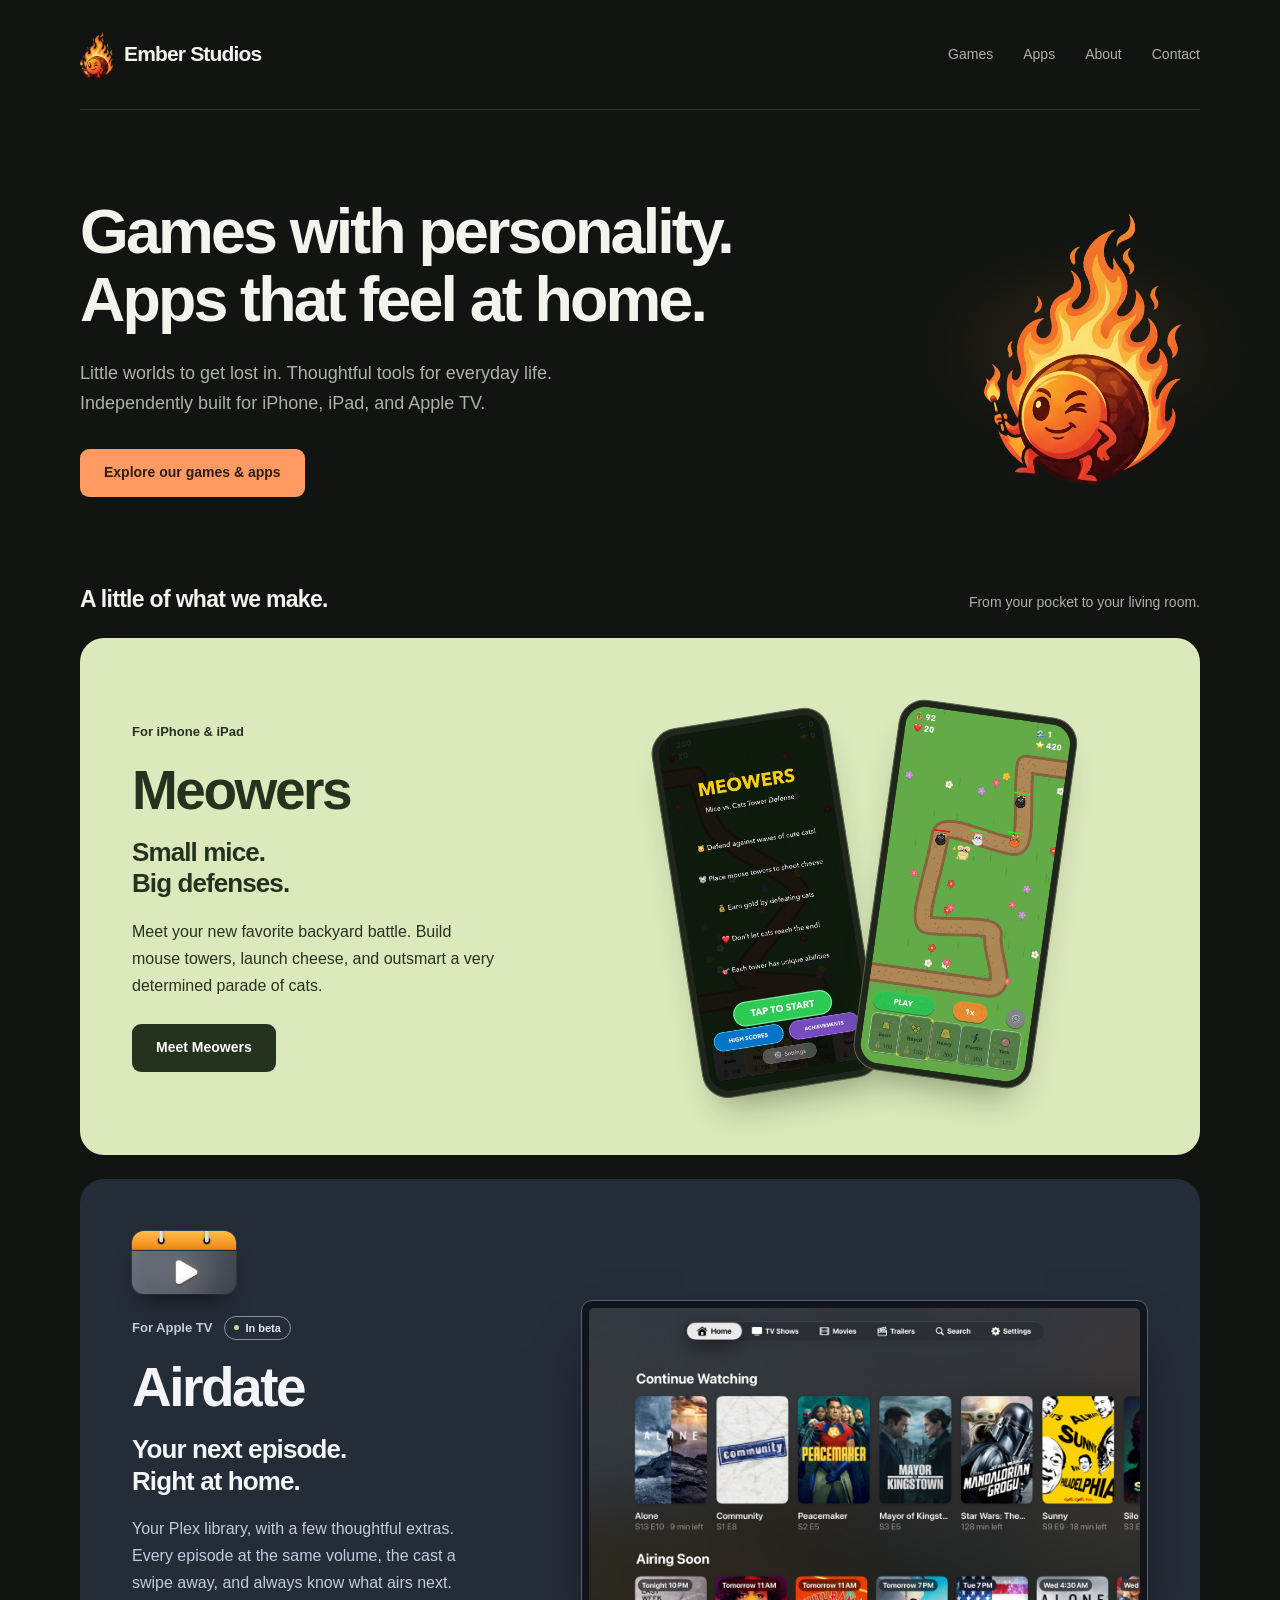
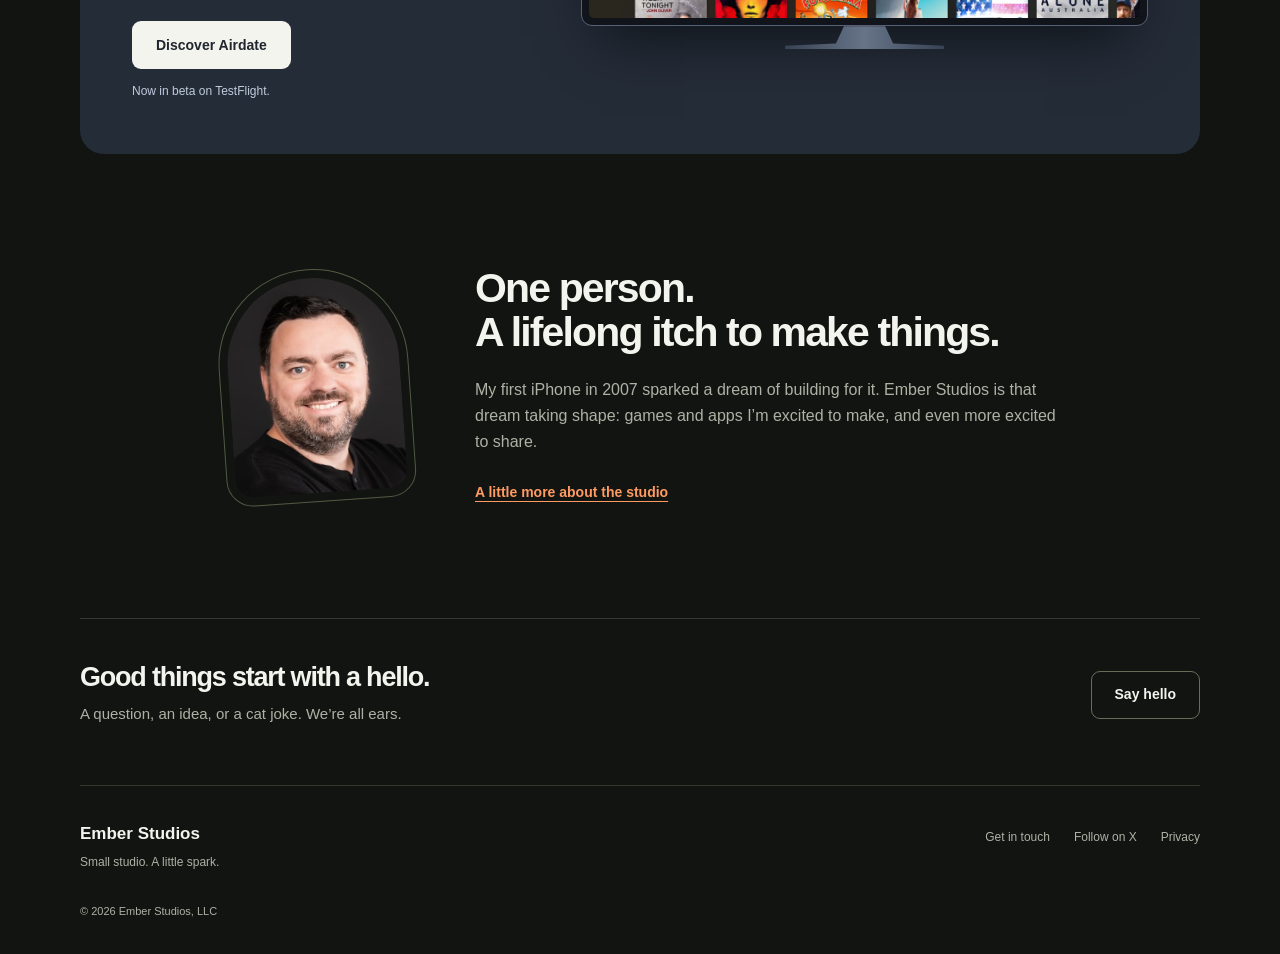
==== commit b1d70ee8: "Feature Airdate volume levelling, in-player cast, and new icon Add a Volume Levelling headline secti" ====
--- a/index.html
+++ b/index.html
@@ -13,7 +13,7 @@
   <link rel="icon" type="image/png" sizes="32x32" href="favicon-32x32.png">
   <link rel="icon" type="image/png" sizes="16x16" href="favicon-16x16.png">
   <link rel="icon" href="favicon.ico">
-  <link rel="stylesheet" href="style.css?v=20260906">
+  <link rel="stylesheet" href="style.css?v=20260923">
 </head>
 <body>
   <a class="skip-link" href="#main">Skip to content</a>
@@ -56,12 +56,13 @@
       </article>
       <article class="product product-airdate">
         <div class="product-copy">
+          <img class="app-icon" src="assets/airdate-icon.jpeg" alt="" width="640" height="384">
           <p class="platform">For Apple TV <span class="status">In beta</span></p>
           <h3>Airdate</h3>
           <p class="product-pitch">Your next episode.<br>Right at home.</p>
-          <p>Your Plex library, with a few thoughtful extras. Know what airs next, skip the intros, and settle in for something good.</p>
+          <p>Your Plex library, with a few thoughtful extras. Every episode at the same volume, the cast a swipe away, and always know what airs next.</p>
           <a class="button button-light" href="apps.html">Discover Airdate</a>
-          <p class="availability">Coming soon to TestFlight.</p>
+          <p class="availability">Now in beta on TestFlight.</p>
         </div>
         <div class="tv-stage"><div class="tv"><img src="assets/airdate_1.jpeg" alt="Airdate on Apple TV showing Continue Watching and Airing Soon" width="1280" height="720" loading="lazy"></div><div class="tv-stand" aria-hidden="true"></div></div>
       </article>
--- a/style.css
+++ b/style.css
@@ -106,6 +106,36 @@
 .screenshots img { width: 100%; border-radius: 14px; border: 1px solid var(--line); }
 .screenshots-meowers { max-width: 780px; margin-inline: auto; gap: 40px; }
 .screenshots figcaption { font-size: 13px; color: var(--muted); margin-top: 13px; }
+.app-icon { display: block; width: 104px; height: auto; aspect-ratio: 5 / 3; object-fit: cover; border-radius: 12px; margin-bottom: 22px; box-shadow: 0 14px 26px -12px #000a, 0 0 0 1px #ffffff14; }
+.product-detail .app-icon { width: 128px; border-radius: 14px; }
+.eyebrow { font-size: 13px; font-weight: 550; color: var(--ember); display: flex; gap: 12px; align-items: center; margin-bottom: 16px; }
+.levelling, .cast-feature { display: grid; align-items: center; gap: 60px; border-radius: 24px; padding: 56px; margin-top: 24px; }
+.levelling { grid-template-columns: 1fr 1fr; background: linear-gradient(135deg, #2b2016, #1d201b 70%); border: 1px solid #4a3a2b; }
+.levelling h2, .cast-feature h2 { font-size: 40px; letter-spacing: -.035em; line-height: 1.1; margin-bottom: 18px; }
+.levelling-copy > p, .cast-copy > p { color: var(--muted); font-size: 16px; line-height: 1.7; max-width: 440px; }
+.levelling ul { list-style: none; padding: 0; margin: 22px 0; display: grid; gap: 12px; max-width: 440px; }
+.levelling li { color: var(--text); font-size: 15px; line-height: 1.55; padding-left: 26px; position: relative; }
+.levelling li::before { content: ""; position: absolute; left: 0; top: .6em; width: 12px; height: 2px; border-radius: 2px; background: var(--ember); }
+.levelling .levelling-note { font-size: 13px; }
+.levelling .status { color: var(--text); border-color: #7a6450; }
+.levelling-chart { margin: 0; min-width: 0; }
+.levelling-chart svg { width: 100%; height: auto; display: block; }
+.levelling-chart rect { fill: var(--ember); }
+.levelling-chart rect.trim { fill: none; stroke: #ff9b6280; stroke-width: 1.5; stroke-dasharray: 4 4; }
+.levelling-chart .target { stroke: #f3f4ed55; stroke-width: 1; stroke-dasharray: 2 5; }
+.levelling-chart text { fill: var(--muted); font-size: 13px; font-family: inherit; }
+.levelling-chart figcaption { display: flex; align-items: center; gap: 8px; flex-wrap: wrap; font-size: 12px; color: var(--muted); margin-top: 16px; }
+.key { display: inline-block; width: 12px; height: 12px; border-radius: 3px; }
+.key-trim { border: 1.5px dashed #ff9b62aa; }
+.key-level { background: var(--ember); margin-left: 12px; }
+.cast-feature { grid-template-columns: .8fr 1.2fr; background: #242c38; color: #f4f5f9; }
+.cast-feature .eyebrow { color: #c6d7a0; }
+.cast-feature .cast-copy > p { color: #c0cbdd; }
+.cast-shots { display: grid; gap: 18px; min-width: 0; }
+.cast-shots figure { margin: 0; min-width: 0; }
+.cast-shots a { display: block; border-radius: 12px; }
+.cast-shots img { width: 100%; border-radius: 12px; border: 1px solid #546177; box-shadow: 0 24px 40px -22px #000c; }
+.cast-shots figcaption { font-size: 13px; color: #c0cbdd; margin-top: 10px; }
 .fine-print { max-width: 750px; color: var(--muted); font-size: 12px; margin-bottom: 45px; }
 /* Studio, contact, and legal pages */
 main:has(> .page) { width: min(760px, calc(100% - 80px)); margin-inline: auto; padding: 42px 0 72px; }
@@ -133,6 +163,8 @@
   .phone { flex-basis: 155px; border-radius: 22px; }
   .phone img { border-radius: 16px; }
   .product-features { gap: 45px; }
+  .levelling, .cast-feature { padding: 40px; gap: 40px; }
+  .levelling h2, .cast-feature h2 { font-size: 34px; }
 }
 @media (max-width: 760px) {
   .site-header, .home-main, .product-page, .site-footer { width: calc(100% - 40px); }
@@ -158,6 +190,7 @@
   .founder h2 { font-size: 30px; }
   .product-features { grid-template-columns: 1fr; gap: 35px; margin-block: 60px; }
   .product-features > div p { max-width: 100%; }
+  .levelling, .cast-feature { grid-template-columns: 1fr; padding: 36px; }
   .screenshots { gap: 18px; }
   .screenshots-airdate { grid-template-columns: 1fr; }
   .screenshots-meowers { gap: 15px; }
@@ -192,6 +225,9 @@
   .screenshots-meowers { grid-template-columns: 1fr; max-width: 260px; gap: 30px; }
   .screenshots figcaption { text-align: center; }
   .contact { padding: 24px; }
+  .levelling, .cast-feature { padding: 28px 24px; border-radius: 19px; gap: 30px; }
+  .levelling h2, .cast-feature h2 { font-size: 30px; }
+  .app-icon, .product-detail .app-icon { width: 92px; border-radius: 10px; }
 }
 @media (prefers-reduced-motion: reduce) {
   html { scroll-behavior: auto; }
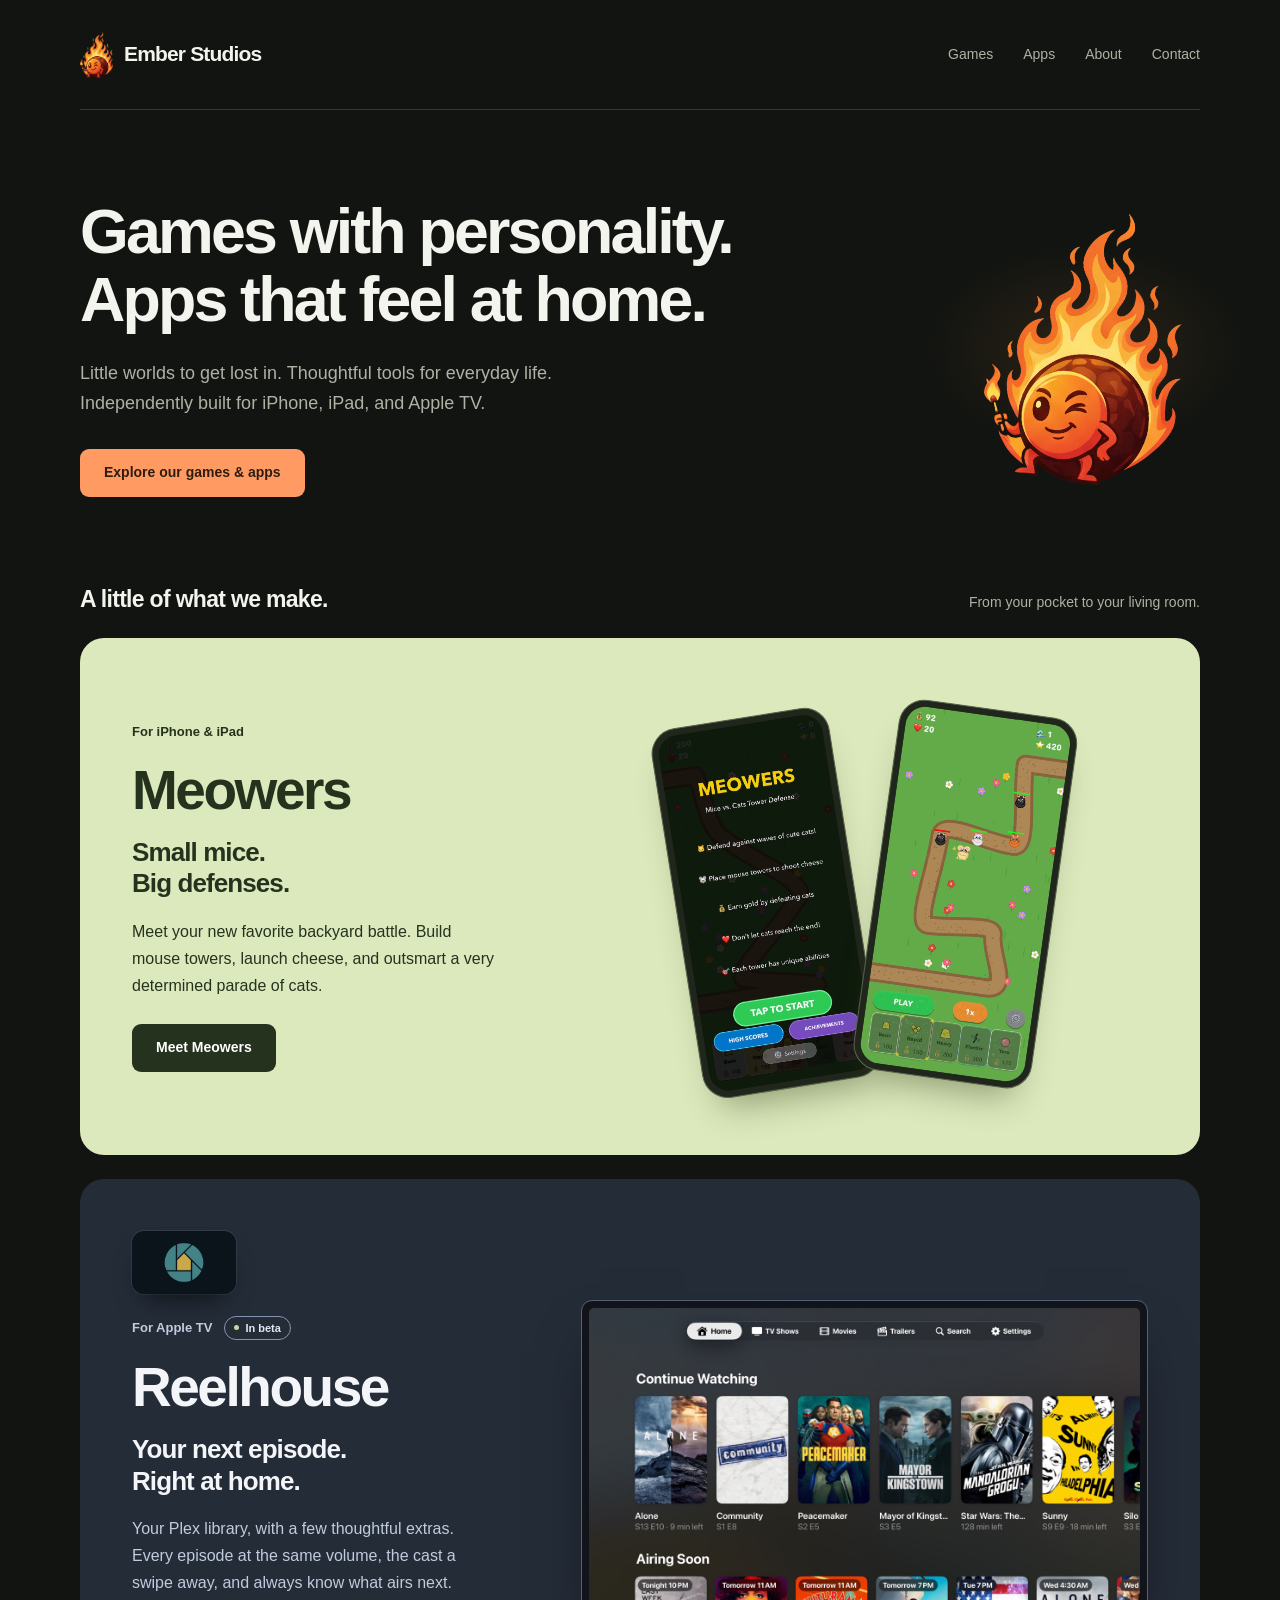
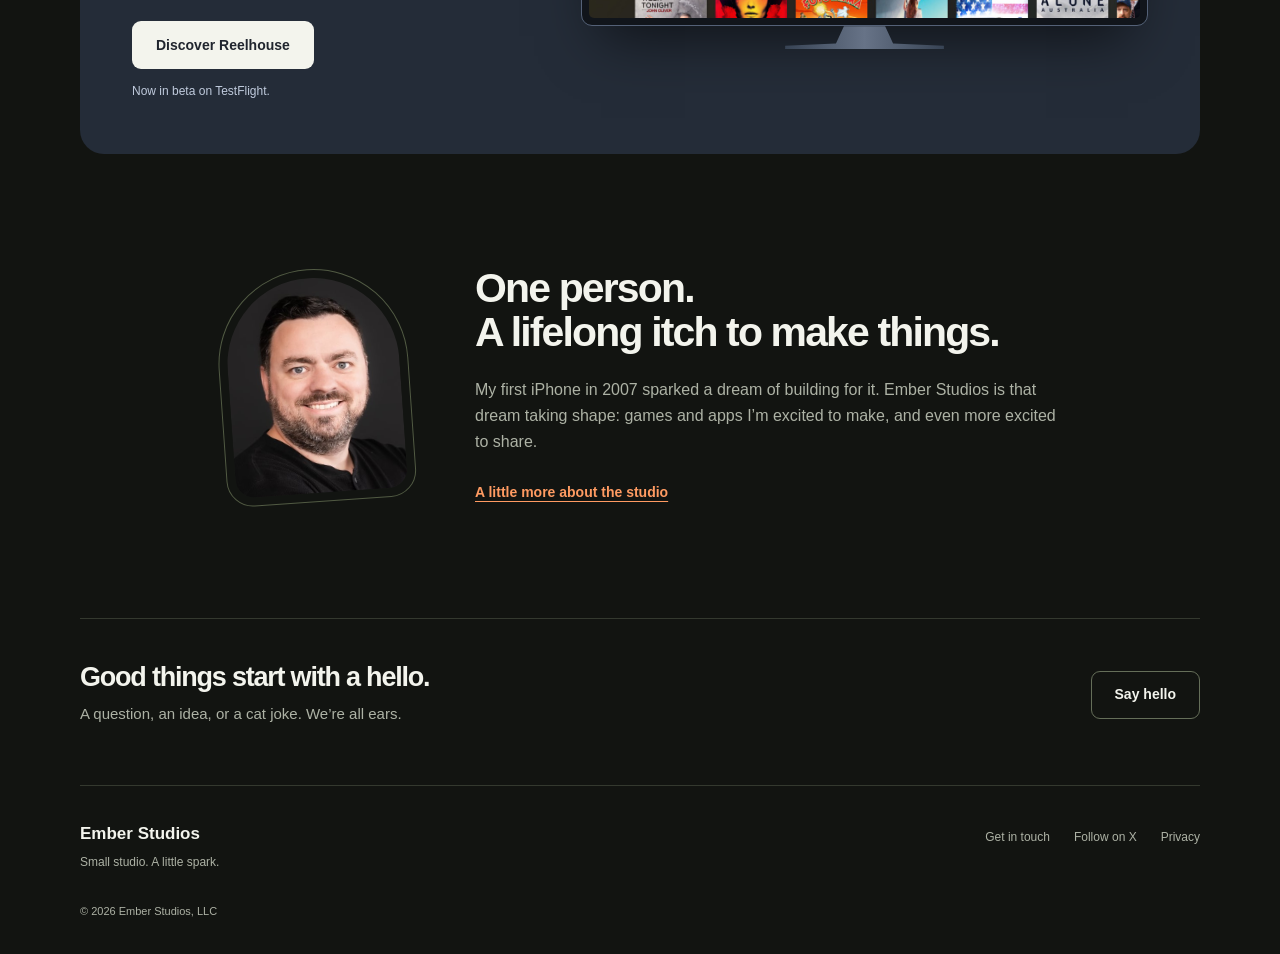
==== commit 2cd569fb: "Rename Airdate to Reelhouse on the home and About pages Co-Authored-By: Claude Opus 5.5 <noreply@ant" ====
--- a/index.html
+++ b/index.html
@@ -56,15 +56,15 @@
       </article>
       <article class="product product-airdate">
         <div class="product-copy">
-          <img class="app-icon" src="assets/airdate-icon.jpeg" alt="" width="640" height="384">
+          <img class="app-icon" src="assets/reelhouse-icon.jpeg" alt="" width="640" height="384">
           <p class="platform">For Apple TV <span class="status">In beta</span></p>
-          <h3>Airdate</h3>
+          <h3>Reelhouse</h3>
           <p class="product-pitch">Your next episode.<br>Right at home.</p>
           <p>Your Plex library, with a few thoughtful extras. Every episode at the same volume, the cast a swipe away, and always know what airs next.</p>
-          <a class="button button-light" href="apps.html">Discover Airdate</a>
+          <a class="button button-light" href="apps.html">Discover Reelhouse</a>
           <p class="availability">Now in beta on TestFlight.</p>
         </div>
-        <div class="tv-stage"><div class="tv"><img src="assets/airdate_1.jpeg" alt="Airdate on Apple TV showing Continue Watching and Airing Soon" width="1280" height="720" loading="lazy"></div><div class="tv-stand" aria-hidden="true"></div></div>
+        <div class="tv-stage"><div class="tv"><img src="assets/airdate_1.jpeg" alt="Reelhouse on Apple TV showing Continue Watching and Airing Soon" width="1280" height="720" loading="lazy"></div><div class="tv-stand" aria-hidden="true"></div></div>
       </article>
     </section>
 
